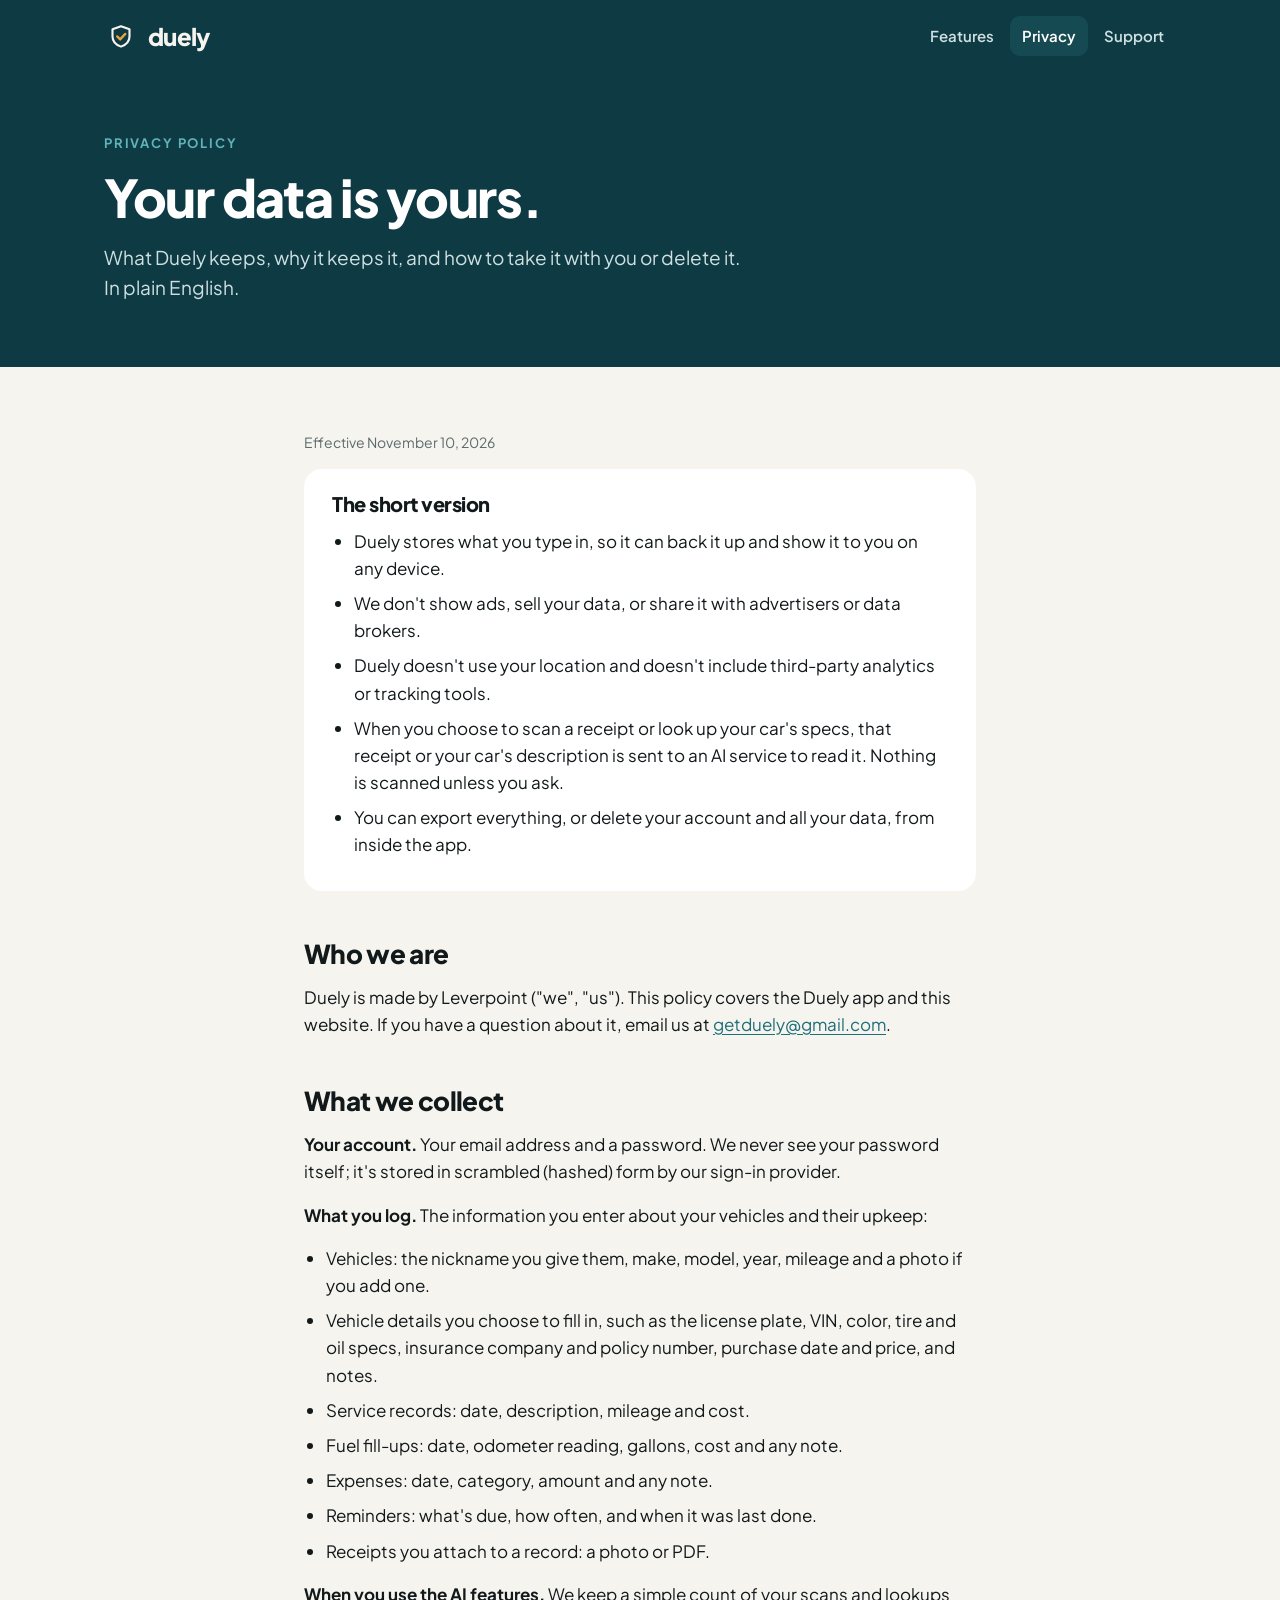
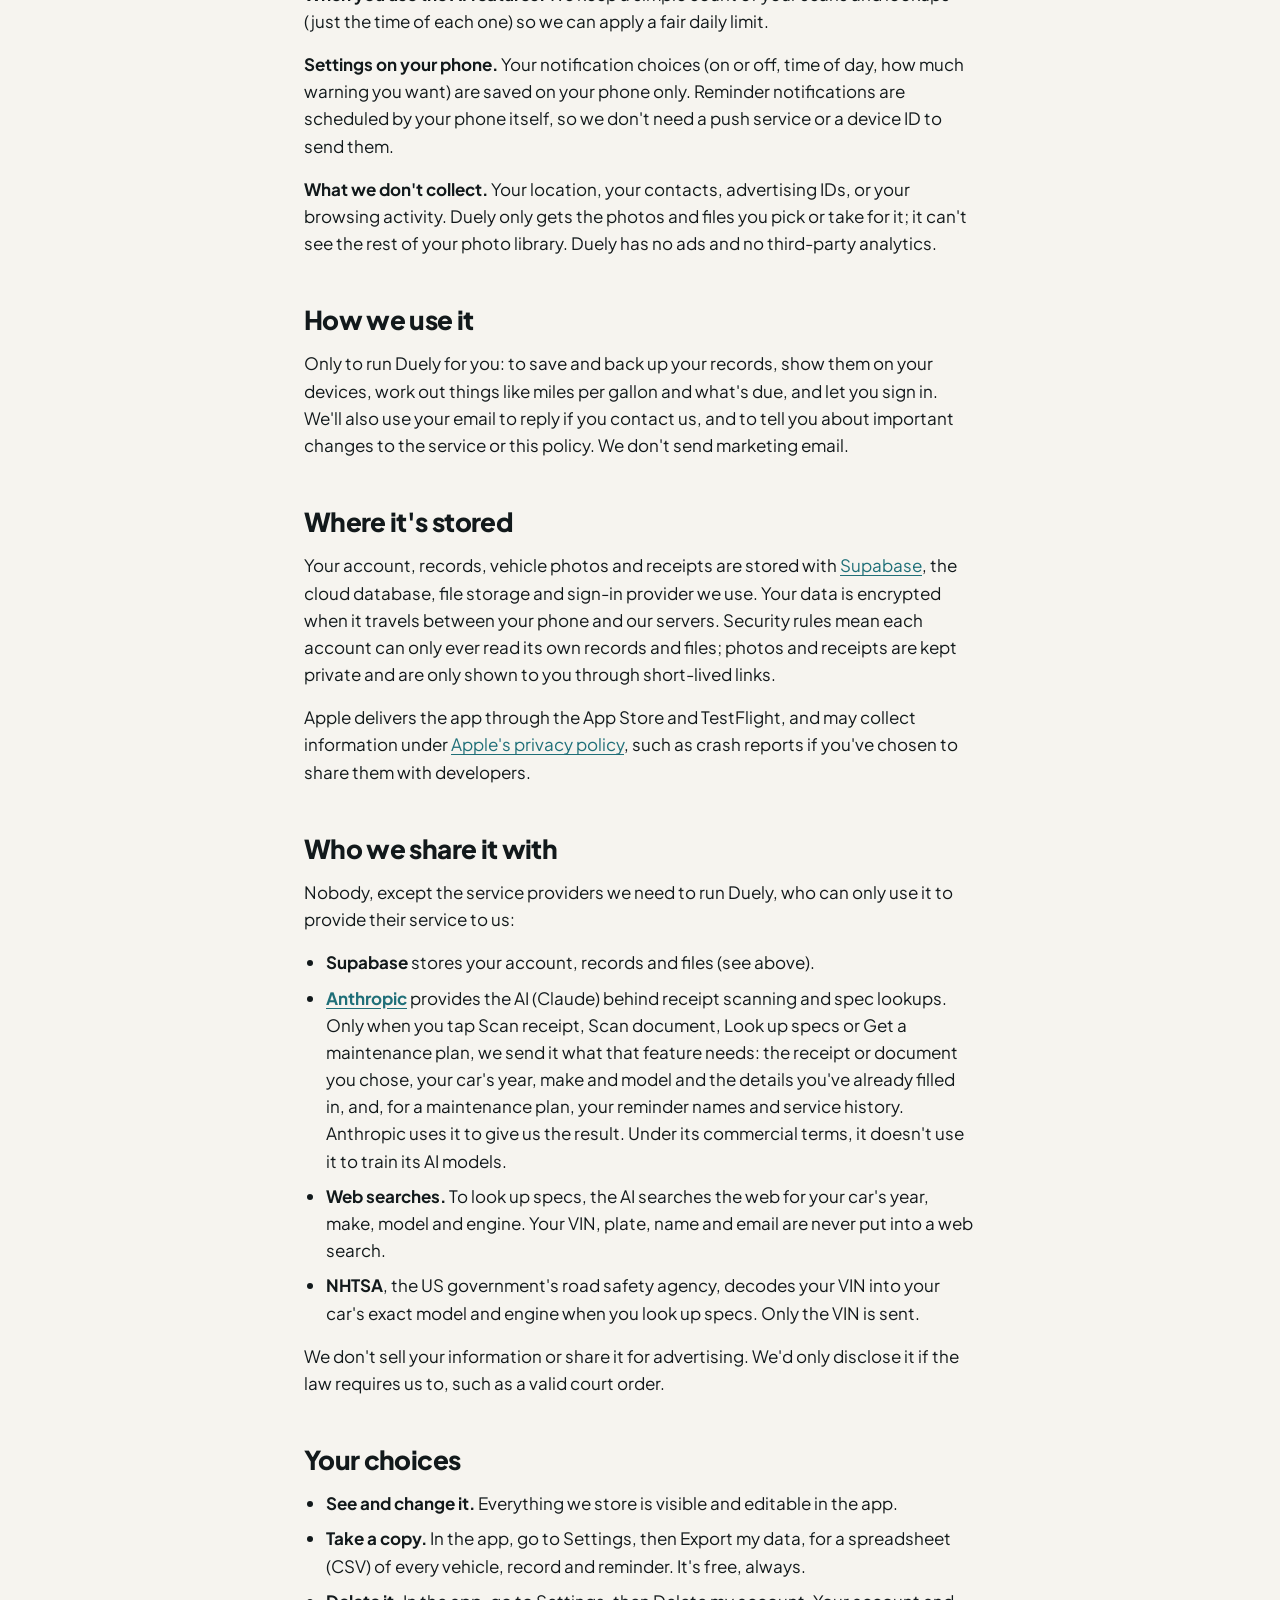
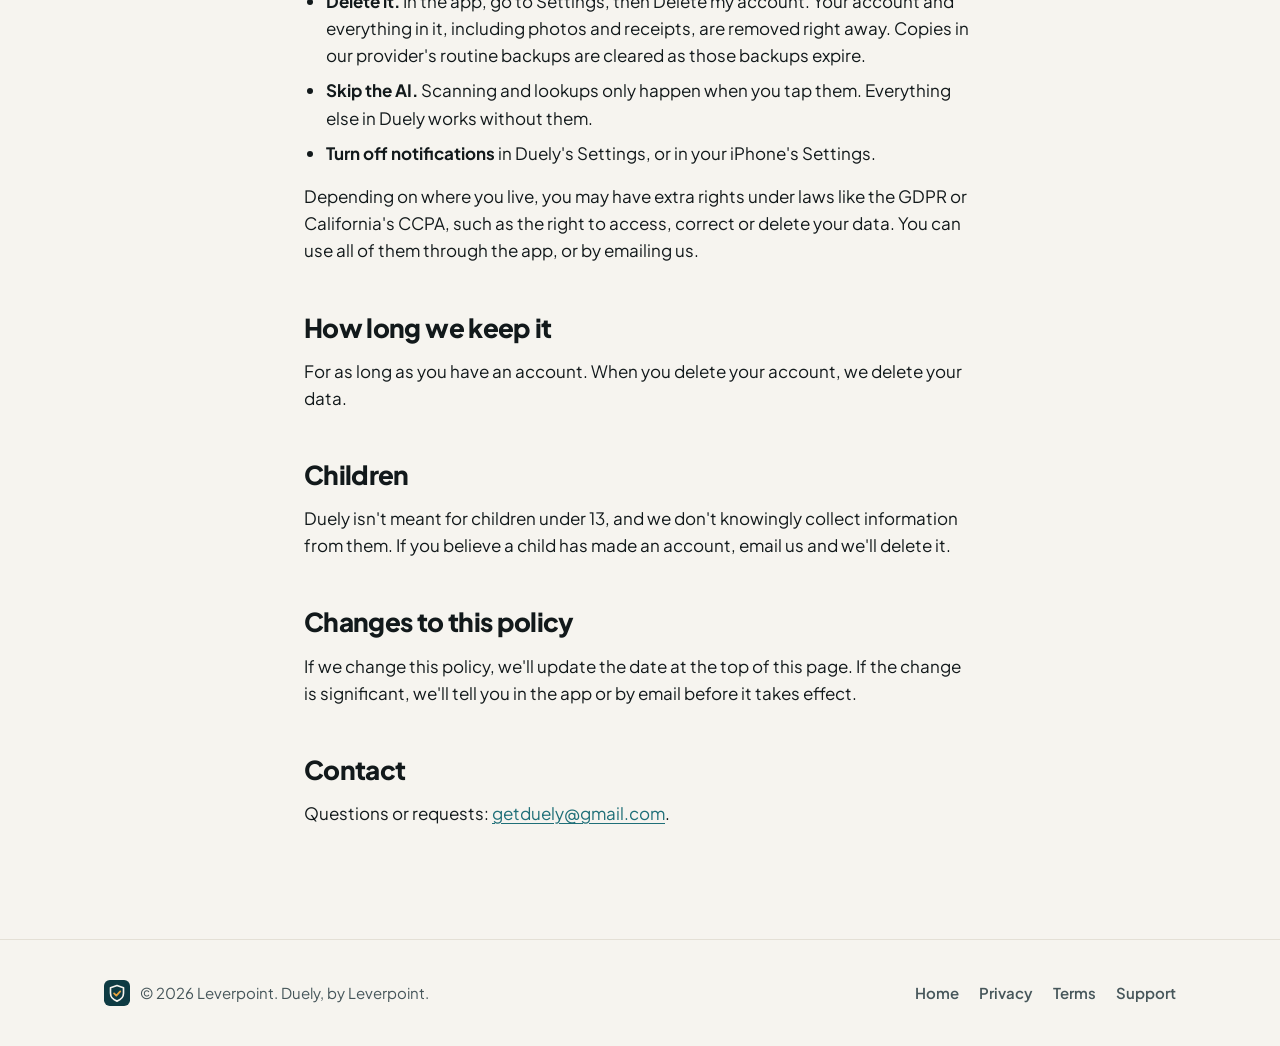
==== privacy.html @ d2e16ced "Duely website: home, privacy policy, terms, support Co-Authored-By: Claude Opus 5.5 <noreply@anthrop" ====
<!doctype html>
<html lang="en">
<head>
  <meta charset="utf-8">
  <meta name="viewport" content="width=device-width, initial-scale=1">
  <title>Duely Privacy Policy</title>
  <meta name="description" content="What Duely collects, why, and how to export or delete it. In plain English.">
  <meta name="theme-color" content="#0E3B43">
  <link rel="icon" href="shield.svg" type="image/svg+xml">
  <link rel="icon" href="favicon.png" type="image/png">
  <link rel="apple-touch-icon" href="apple-touch-icon.png">
  <link rel="preconnect" href="https://fonts.googleapis.com">
  <link rel="preconnect" href="https://fonts.gstatic.com" crossorigin>
  <link href="https://fonts.googleapis.com/css2?family=Plus+Jakarta+Sans:wght@400;500;600;700;800&display=swap" rel="stylesheet">
  <link rel="stylesheet" href="styles.css">
</head>
<body>
  <a class="skip" href="#main">Skip to content</a>

  <header class="site-header">
    <div class="wrap">
      <a class="brand" href="./" aria-label="Duely home">
        <img src="shield.svg" alt="" width="34" height="34">
        <span>duely</span>
      </a>
      <nav class="nav" aria-label="Main">
        <a class="hide-sm" href="./#features">Features</a>
        <a href="privacy.html" aria-current="page">Privacy</a>
        <a href="support.html">Support</a>
      </nav>
    </div>
  </header>

  <main id="main">
    <section class="page-hero">
      <div class="wrap">
        <span class="eyebrow">Privacy policy</span>
        <h1>Your data is yours.</h1>
        <p>What Duely keeps, why it keeps it, and how to take it with you or delete it. In plain English.</p>
      </div>
    </section>

    <div class="prose">
      <p class="updated">Effective November 10, 2026</p>

      <div class="summary">
        <h2>The short version</h2>
        <ul>
          <li>Duely stores what you type in, so it can back it up and show it to you on any device.</li>
          <li>We don't show ads, sell your data, or share it with advertisers or data brokers.</li>
          <li>Duely doesn't use your location and doesn't include third-party analytics or tracking tools.</li>
          <li>When you choose to scan a receipt or look up your car's specs, that receipt or your car's description is sent to an AI service to read it. Nothing is scanned unless you ask.</li>
          <li>You can export everything, or delete your account and all your data, from inside the app.</li>
        </ul>
      </div>

      <h2>Who we are</h2>
      <p>Duely is made by Leverpoint ("we", "us"). This policy covers the Duely app and this website. If you have a question about it, email us at <a href="mailto:getduely@gmail.com">getduely@gmail.com</a>.</p>

      <h2>What we collect</h2>
      <p><strong>Your account.</strong> Your email address and a password. We never see your password itself; it's stored in scrambled (hashed) form by our sign-in provider.</p>
      <p><strong>What you log.</strong> The information you enter about your vehicles and their upkeep:</p>
      <ul>
        <li>Vehicles: the nickname you give them, make, model, year, mileage and a photo if you add one.</li>
        <li>Vehicle details you choose to fill in, such as the license plate, VIN, color, tire and oil specs, insurance company and policy number, purchase date and price, and notes.</li>
        <li>Service records: date, description, mileage and cost.</li>
        <li>Fuel fill-ups: date, odometer reading, gallons, cost and any note.</li>
        <li>Expenses: date, category, amount and any note.</li>
        <li>Reminders: what's due, how often, and when it was last done.</li>
        <li>Receipts you attach to a record: a photo or PDF.</li>
      </ul>
      <p><strong>When you use the AI features.</strong> We keep a simple count of your scans and lookups (just the time of each one) so we can apply a fair daily limit.</p>
      <p><strong>Settings on your phone.</strong> Your notification choices (on or off, time of day, how much warning you want) are saved on your phone only. Reminder notifications are scheduled by your phone itself, so we don't need a push service or a device ID to send them.</p>
      <p><strong>What we don't collect.</strong> Your location, your contacts, advertising IDs, or your browsing activity. Duely only gets the photos and files you pick or take for it; it can't see the rest of your photo library. Duely has no ads and no third-party analytics.</p>

      <h2>How we use it</h2>
      <p>Only to run Duely for you: to save and back up your records, show them on your devices, work out things like miles per gallon and what's due, and let you sign in. We'll also use your email to reply if you contact us, and to tell you about important changes to the service or this policy. We don't send marketing email.</p>

      <h2>Where it's stored</h2>
      <p>Your account, records, vehicle photos and receipts are stored with <a href="https://supabase.com/privacy">Supabase</a>, the cloud database, file storage and sign-in provider we use. Your data is encrypted when it travels between your phone and our servers. Security rules mean each account can only ever read its own records and files; photos and receipts are kept private and are only shown to you through short-lived links.</p>
      <p>Apple delivers the app through the App Store and TestFlight, and may collect information under <a href="https://www.apple.com/legal/privacy/">Apple's privacy policy</a>, such as crash reports if you've chosen to share them with developers.</p>

      <h2>Who we share it with</h2>
      <p>Nobody, except the service providers we need to run Duely, who can only use it to provide their service to us:</p>
      <ul>
        <li><strong>Supabase</strong> stores your account, records and files (see above).</li>
        <li><strong><a href="https://www.anthropic.com/legal/privacy">Anthropic</a></strong> provides the AI (Claude) behind receipt scanning and spec lookups. Only when you tap Scan receipt, Scan document, Look up specs or Get a maintenance plan, we send it what that feature needs: the receipt or document you chose, your car's year, make and model and the details you've already filled in, and, for a maintenance plan, your reminder names and service history. Anthropic uses it to give us the result. Under its commercial terms, it doesn't use it to train its AI models.</li>
        <li><strong>Web searches.</strong> To look up specs, the AI searches the web for your car's year, make, model and engine. Your VIN, plate, name and email are never put into a web search.</li>
        <li><strong>NHTSA</strong>, the US government's road safety agency, decodes your VIN into your car's exact model and engine when you look up specs. Only the VIN is sent.</li>
      </ul>
      <p>We don't sell your information or share it for advertising. We'd only disclose it if the law requires us to, such as a valid court order.</p>

      <h2>Your choices</h2>
      <ul>
        <li><strong>See and change it.</strong> Everything we store is visible and editable in the app.</li>
        <li><strong>Take a copy.</strong> In the app, go to Settings, then Export my data, for a spreadsheet (CSV) of every vehicle, record and reminder. It's free, always.</li>
        <li><strong>Delete it.</strong> In the app, go to Settings, then Delete my account. Your account and everything in it, including photos and receipts, are removed right away. Copies in our provider's routine backups are cleared as those backups expire.</li>
        <li><strong>Skip the AI.</strong> Scanning and lookups only happen when you tap them. Everything else in Duely works without them.</li>
        <li><strong>Turn off notifications</strong> in Duely's Settings, or in your iPhone's Settings.</li>
      </ul>
      <p>Depending on where you live, you may have extra rights under laws like the GDPR or California's CCPA, such as the right to access, correct or delete your data. You can use all of them through the app, or by emailing us.</p>

      <h2>How long we keep it</h2>
      <p>For as long as you have an account. When you delete your account, we delete your data.</p>

      <h2>Children</h2>
      <p>Duely isn't meant for children under 13, and we don't knowingly collect information from them. If you believe a child has made an account, email us and we'll delete it.</p>

      <h2>Changes to this policy</h2>
      <p>If we change this policy, we'll update the date at the top of this page. If the change is significant, we'll tell you in the app or by email before it takes effect.</p>

      <h2>Contact</h2>
      <p>Questions or requests: <a href="mailto:getduely@gmail.com">getduely@gmail.com</a>.</p>
    </div>
  </main>

  <footer class="site-footer">
    <div class="wrap">
      <div class="by"><img src="shield.svg" alt="" width="26" height="26">© 2026 Leverpoint. Duely, by Leverpoint.</div>
      <nav aria-label="Footer">
        <a href="./">Home</a>
        <a href="privacy.html">Privacy</a>
        <a href="terms.html">Terms</a>
        <a href="support.html">Support</a>
      </nav>
    </div>
  </footer>
</body>
</html>
---- styles.css ----
/* Duely website. Colors and type follow the brand board (see the app's CLAUDE.md). */

:root {
  --harbor: #0E3B43;
  --harbor-2: #164A53;
  --lens-off: #2A6A72;
  --teal: #1F6F78;
  --teal-light: #5FB3B9;
  --amber: #E8A33D;
  --amber-text: #9A6413;
  --coral: #E0644A;
  --coral-text: #B4432C;
  --paper: #F6F4EF;
  --card: #FFFFFF;
  --ink: #12191B;
  --muted: #46565A;
  --label: #5B6B6E;
  --line: #E4E0D6;
  --radius: 18px;
  --wrap: 1120px;
  --font: "Plus Jakarta Sans", system-ui, -apple-system, "Segoe UI", sans-serif;
  color-scheme: light;
}

*,
*::before,
*::after { box-sizing: border-box; }

html { -webkit-text-size-adjust: 100%; scroll-behavior: smooth; }

body {
  margin: 0;
  background: var(--paper);
  color: var(--ink);
  font-family: var(--font);
  font-size: 17px;
  line-height: 1.6;
}

img, svg { display: block; max-width: 100%; }

a { color: var(--teal); text-underline-offset: 3px; }
a:hover { color: var(--harbor); }

:focus-visible { outline: 3px solid var(--amber); outline-offset: 3px; border-radius: 6px; }

.wrap { width: 100%; max-width: var(--wrap); margin: 0 auto; padding: 0 24px; }

h1, h2, h3 { line-height: 1.12; letter-spacing: -0.025em; font-weight: 800; margin: 0 0 16px; }
h1 { font-size: clamp(40px, 6vw, 64px); }
h2 { font-size: clamp(30px, 4vw, 42px); }
h3 { font-size: 20px; letter-spacing: -0.01em; }
p { margin: 0 0 16px; }

.eyebrow {
  display: inline-block;
  font-size: 13px;
  font-weight: 700;
  letter-spacing: 0.14em;
  text-transform: uppercase;
  color: var(--label);
  margin-bottom: 14px;
}

.skip {
  position: absolute; left: -999px; top: 8px;
  background: var(--amber); color: var(--ink); padding: 8px 14px; border-radius: 8px; z-index: 10;
}
.skip:focus { left: 8px; }

/* ---------- Header ---------- */

.site-header { background: var(--harbor); color: var(--paper); }
.site-header .wrap { display: flex; align-items: center; justify-content: space-between; gap: 16px; height: 72px; }

.brand { display: flex; align-items: center; gap: 10px; color: var(--paper); text-decoration: none; }
.brand img { width: 34px; height: 34px; }
.brand span { font-size: 24px; font-weight: 800; letter-spacing: -0.03em; }
.brand:hover { color: #fff; }

.nav { display: flex; gap: 4px; }
.nav a {
  color: #CFE0E1; text-decoration: none; font-weight: 600; font-size: 15px;
  padding: 8px 12px; border-radius: 10px;
}
.nav a:hover, .nav a[aria-current="page"] { color: #fff; background: var(--harbor-2); }

/* ---------- Hero ---------- */

.hero { background: var(--harbor); color: var(--paper); padding: 56px 0 96px; overflow: hidden; }
.hero .wrap { display: grid; grid-template-columns: 1.1fr 0.9fr; gap: 56px; align-items: center; }
.hero .eyebrow { color: var(--teal-light); }
.hero h1 { color: #fff; }
.hero h1 em { font-style: normal; color: var(--amber); }
.hero .lede { font-size: 20px; color: #CFE0E1; max-width: 34ch; margin-bottom: 32px; }

.odometer { display: flex; gap: 8px; margin-bottom: 28px; }
.odometer span {
  width: 52px; height: 64px; display: grid; place-items: center;
  border-radius: 12px; font-size: 34px; font-weight: 800;
  background: var(--paper); color: var(--harbor);
  box-shadow: inset 0 -10px 0 rgba(14, 59, 67, 0.08), inset 0 10px 0 rgba(255, 255, 255, 0.6);
  position: relative;
}
.odometer span::after {
  content: ""; position: absolute; left: 0; right: 0; top: 50%; height: 1px; background: rgba(14, 59, 67, 0.14);
}
.odometer span:last-child { background: var(--amber); color: var(--harbor); }

.cta-row { display: flex; flex-wrap: wrap; gap: 12px; align-items: center; }

.btn {
  display: inline-flex; align-items: center; gap: 10px;
  padding: 14px 22px; border-radius: 14px; font-weight: 700; font-size: 16px;
  text-decoration: none; border: 0; cursor: pointer;
}
.btn-primary { background: var(--amber); color: var(--harbor); }
.btn-primary:hover { background: #F0B455; color: var(--harbor); }
.btn-ghost { color: #fff; border: 1.5px solid var(--lens-off); }
.btn-ghost:hover { color: #fff; background: var(--harbor-2); }
.btn svg { width: 18px; height: 18px; }

.soon-note { font-size: 14px; color: #A9C4C6; margin-top: 16px; }

/* ---------- Phone mockup ---------- */

.phone {
  width: 300px; margin: 0 auto; padding: 12px; border-radius: 46px;
  background: #0A2C32; box-shadow: 0 40px 80px rgba(0, 0, 0, 0.35), 0 0 0 1.5px #24555C inset;
}
.screen { background: var(--paper); border-radius: 36px; overflow: hidden; color: var(--ink); }
.screen-top { background: var(--harbor); color: var(--paper); padding: 22px 20px 22px; }
.screen-brand { display: flex; align-items: center; gap: 7px; font-weight: 800; letter-spacing: -0.03em; font-size: 16px; margin-bottom: 18px; }
.screen-brand img { width: 20px; height: 20px; }
.screen-top small { display: block; color: #A9C4C6; font-size: 12px; font-weight: 600; }
.screen-top strong { display: block; font-size: 22px; line-height: 1.2; letter-spacing: -0.02em; margin-top: 2px; }
.screen-body { padding: 16px 14px 22px; }
.screen-label { font-size: 10px; font-weight: 700; letter-spacing: 0.14em; color: var(--label); margin: 0 6px 8px; }
.item {
  display: flex; align-items: center; gap: 12px; background: var(--card);
  border-radius: 14px; padding: 10px 12px; margin-bottom: 8px;
  box-shadow: 0 1px 2px rgba(18, 25, 27, 0.06);
}
.item b { display: block; font-size: 13.5px; line-height: 1.3; }
.item i { display: block; font-style: normal; font-size: 11.5px; color: var(--muted); line-height: 1.35; }
.item .overdue { color: var(--coral-text); font-weight: 700; }
.item .soon { color: var(--amber-text); font-weight: 700; }
.backup { display: flex; gap: 8px; align-items: center; font-size: 11.5px; color: var(--muted); margin: 14px 6px 0; }
.backup svg { width: 14px; height: 14px; flex: none; }

/* The stoplight. Top coral = overdue, middle amber = due soon, bottom teal = all good. */
.light {
  flex: none; width: 16px; padding: 3px; border-radius: 8px; background: var(--harbor);
  display: grid; gap: 3px;
}
.light span { width: 10px; height: 10px; border-radius: 50%; background: var(--lens-off); }
.light.is-overdue span:nth-child(1) { background: var(--coral); }
.light.is-soon span:nth-child(2) { background: var(--amber); }
.light.is-good span:nth-child(3) { background: var(--teal-light); }

.light.big { width: 44px; padding: 7px; border-radius: 22px; gap: 7px; }
.light.big span { width: 30px; height: 30px; }

/* ---------- Sections ---------- */

.section { padding: 96px 0; }
.section-head { max-width: 640px; margin-bottom: 48px; }
.section-head p { font-size: 19px; color: var(--muted); }

.grid-3 { display: grid; grid-template-columns: repeat(3, 1fr); gap: 20px; }
.card { background: var(--card); border-radius: var(--radius); padding: 28px; box-shadow: 0 1px 2px rgba(18, 25, 27, 0.05); }
.card p { color: var(--muted); margin: 0; }
.card .icon {
  width: 44px; height: 44px; border-radius: 12px; background: #E6F0F1; color: var(--teal);
  display: grid; place-items: center; margin-bottom: 18px;
}
.card .icon svg { width: 22px; height: 22px; }

/* Stoplight explainer */
.status { background: var(--card); }
.status .wrap { display: grid; grid-template-columns: 0.9fr 1.1fr; gap: 56px; align-items: center; }
.status-list { list-style: none; margin: 0; padding: 0; display: grid; gap: 14px; }
.status-list li {
  display: flex; gap: 18px; align-items: center; padding: 18px 20px;
  border: 1px solid var(--line); border-radius: var(--radius); background: var(--paper);
}
.status-list b { display: block; font-size: 18px; }
.status-list span.say { color: var(--muted); }

/* Promises */
.promises { background: var(--harbor); color: var(--paper); }
.promises .eyebrow { color: var(--teal-light); }
.promises h2 { color: #fff; }
.promises .section-head p { color: #CFE0E1; }
.promise-list { list-style: none; margin: 0; padding: 0; display: grid; grid-template-columns: repeat(2, 1fr); gap: 20px; }
.promise-list li { background: var(--harbor-2); border-radius: var(--radius); padding: 26px 28px; }
.promise-list b { display: flex; gap: 10px; align-items: center; font-size: 19px; color: #fff; margin-bottom: 6px; }
.promise-list b svg { width: 20px; height: 20px; flex: none; color: var(--amber); }
.promise-list p { color: #CFE0E1; margin: 0; }

/* Final call to action */
.closer { text-align: center; }
.closer img { width: 72px; height: 72px; margin: 0 auto 24px; }
.closer p { color: var(--muted); font-size: 19px; max-width: 520px; margin: 0 auto 28px; }
.closer .btn-ghost { color: var(--harbor); border-color: #C9D6D7; }
.closer .btn-ghost:hover { background: #fff; color: var(--harbor); }
.closer .cta-row { justify-content: center; }

/* ---------- Text pages (privacy, support) ---------- */

.page-hero { background: var(--harbor); color: var(--paper); padding: 56px 0 64px; }
.page-hero h1 { color: #fff; font-size: clamp(36px, 5vw, 52px); }
.page-hero p { color: #CFE0E1; font-size: 19px; max-width: 46ch; margin: 0; }
.page-hero .eyebrow { color: var(--teal-light); }

.prose { max-width: 720px; padding: 64px 24px 96px; margin: 0 auto; }
.prose h2 { font-size: 26px; margin-top: 48px; }
.prose h2:first-child { margin-top: 0; }
.prose ul { padding-left: 22px; margin: 0 0 16px; }
.prose li { margin-bottom: 8px; }
.prose .summary { background: var(--card); border-radius: var(--radius); padding: 24px 28px; margin-bottom: 48px; }
.prose .summary h2 { font-size: 20px; margin: 0 0 12px; }
.prose .summary ul { margin: 0; }
.updated { font-size: 14px; color: var(--label); }

.faq details { background: var(--card); border-radius: 14px; margin-bottom: 10px; }
.faq summary {
  cursor: pointer; list-style: none; padding: 18px 52px 18px 22px; font-weight: 700; font-size: 17px; position: relative;
}
.faq summary::-webkit-details-marker { display: none; }
.faq summary::after {
  content: "+"; position: absolute; right: 22px; top: 50%; transform: translateY(-50%);
  font-size: 24px; font-weight: 500; color: var(--teal);
}
.faq details[open] summary::after { content: "–"; }
.faq details > div { padding: 0 22px 20px; color: var(--muted); }
.faq details > div p:last-child { margin: 0; }

.contact-card {
  background: var(--harbor); color: var(--paper); border-radius: var(--radius);
  padding: 32px; margin-top: 48px;
}
.contact-card h2 { color: #fff; margin-top: 0; }
.contact-card p { color: #CFE0E1; }
.contact-card .btn { margin-top: 4px; }

/* ---------- Footer ---------- */

.site-footer { border-top: 1px solid var(--line); padding: 40px 0; font-size: 15px; color: var(--muted); }
.site-footer .wrap { display: flex; justify-content: space-between; align-items: center; flex-wrap: wrap; gap: 16px; }
.site-footer nav { display: flex; gap: 20px; flex-wrap: wrap; }
.site-footer a { color: var(--muted); text-decoration: none; font-weight: 600; }
.site-footer a:hover { color: var(--harbor); }
.site-footer .by { display: flex; align-items: center; gap: 10px; }
.site-footer .by img { width: 26px; height: 26px; }

/* ---------- Small screens ---------- */

@media (max-width: 900px) {
  .hero .wrap, .status .wrap { grid-template-columns: 1fr; gap: 48px; }
  .grid-3 { grid-template-columns: 1fr; }
  .promise-list { grid-template-columns: 1fr; }
}

@media (max-width: 560px) {
  body { font-size: 16px; }
  .wrap { padding: 0 16px; }
  .prose { padding: 48px 16px 72px; }
  .section { padding: 72px 0; }
  .hero { padding: 40px 0 72px; }
  .hero .lede { font-size: 18px; }
  .brand span { font-size: 21px; }
  .nav a { padding: 8px 8px; font-size: 14px; }
  .nav .hide-sm { display: none; }
  .phone { width: 280px; }
  .card, .promise-list li { padding: 24px; }
  .contact-card { padding: 24px; }
  .btn { width: 100%; justify-content: center; }
}

@media (prefers-reduced-motion: reduce) {
  html { scroll-behavior: auto; }
}
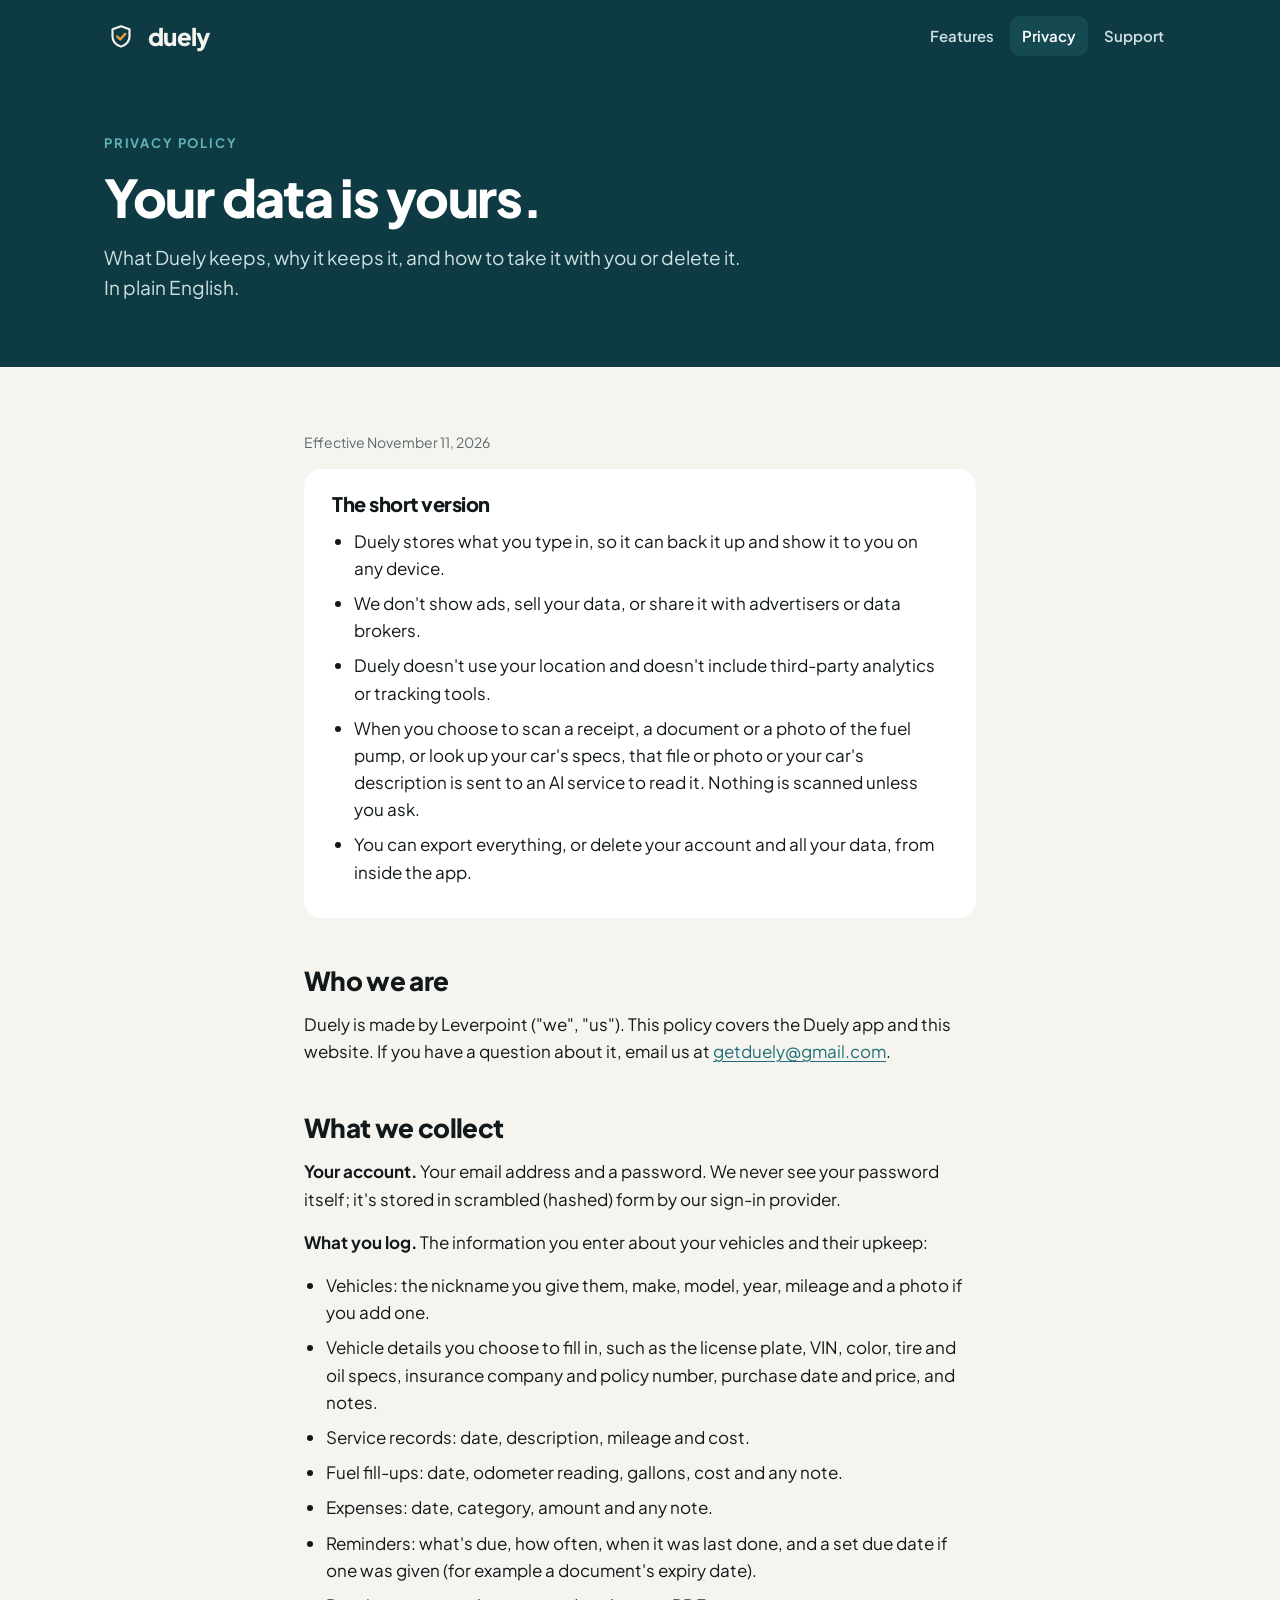
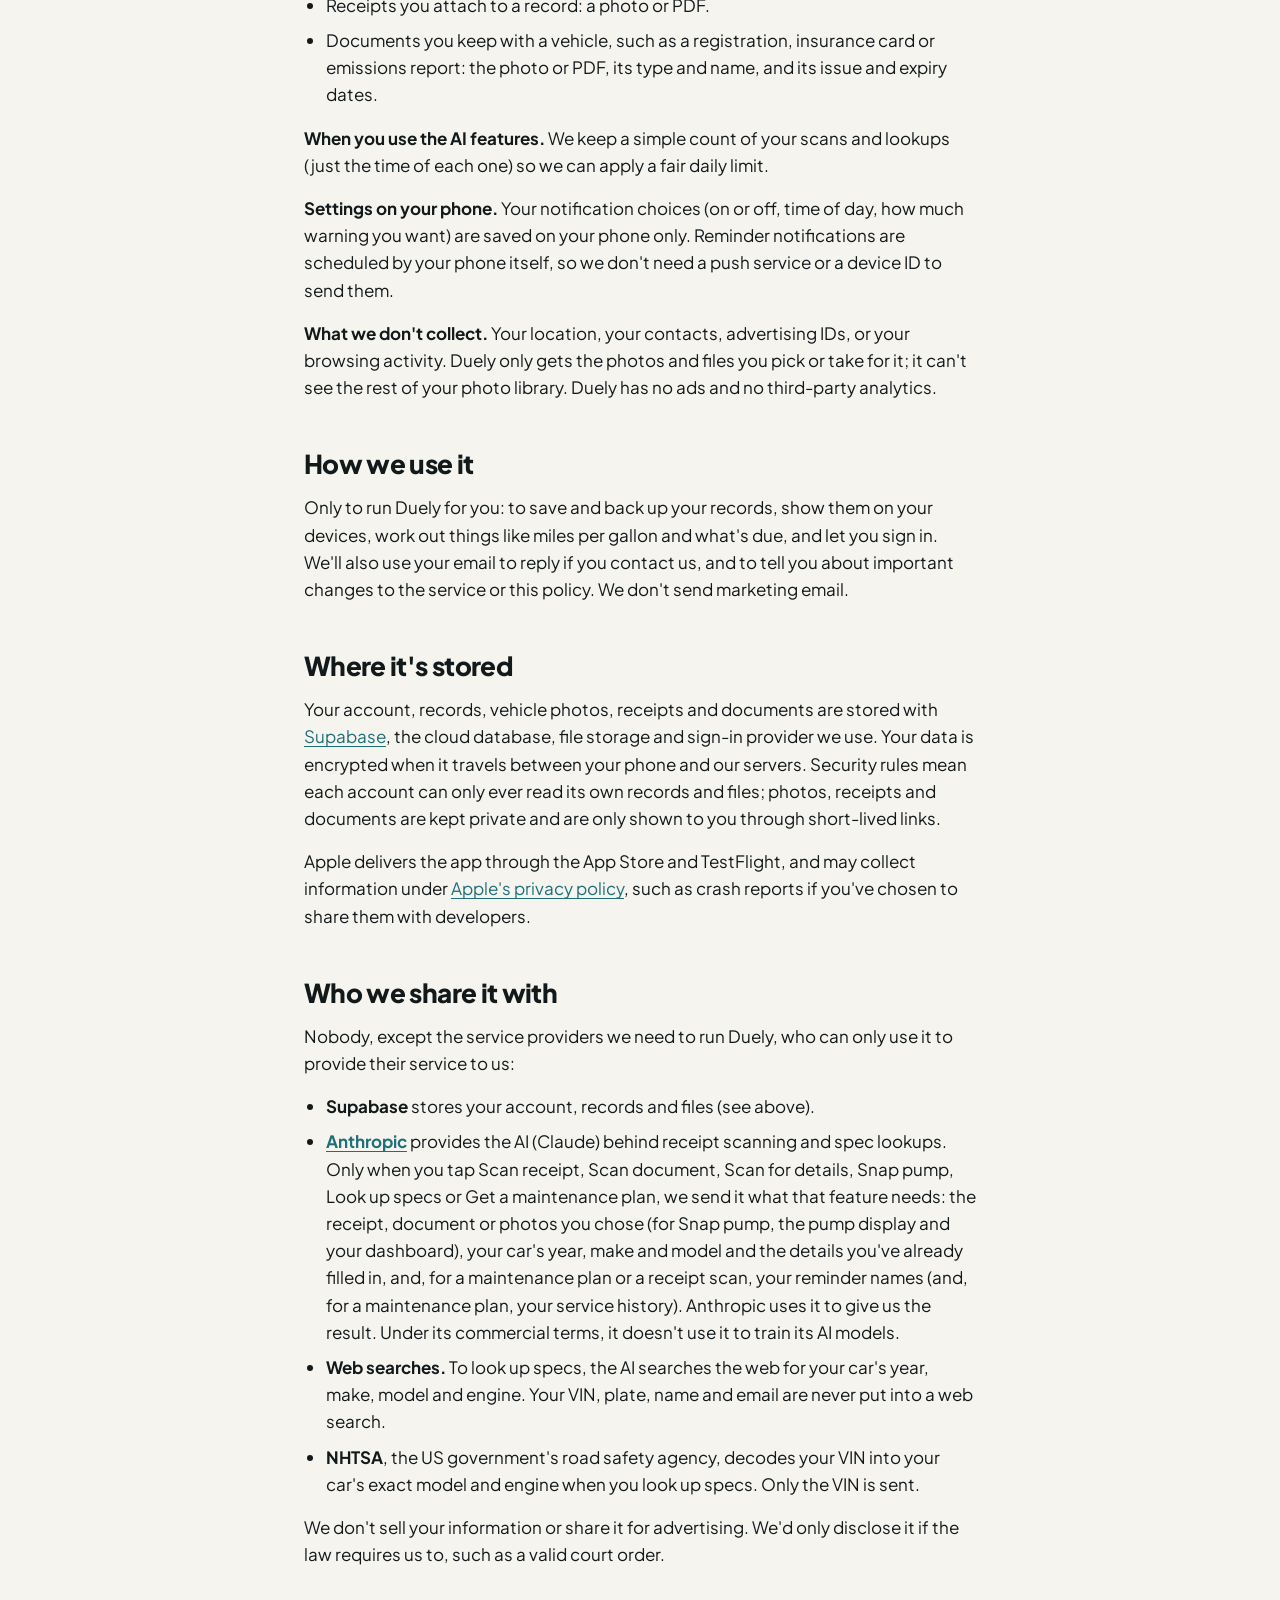
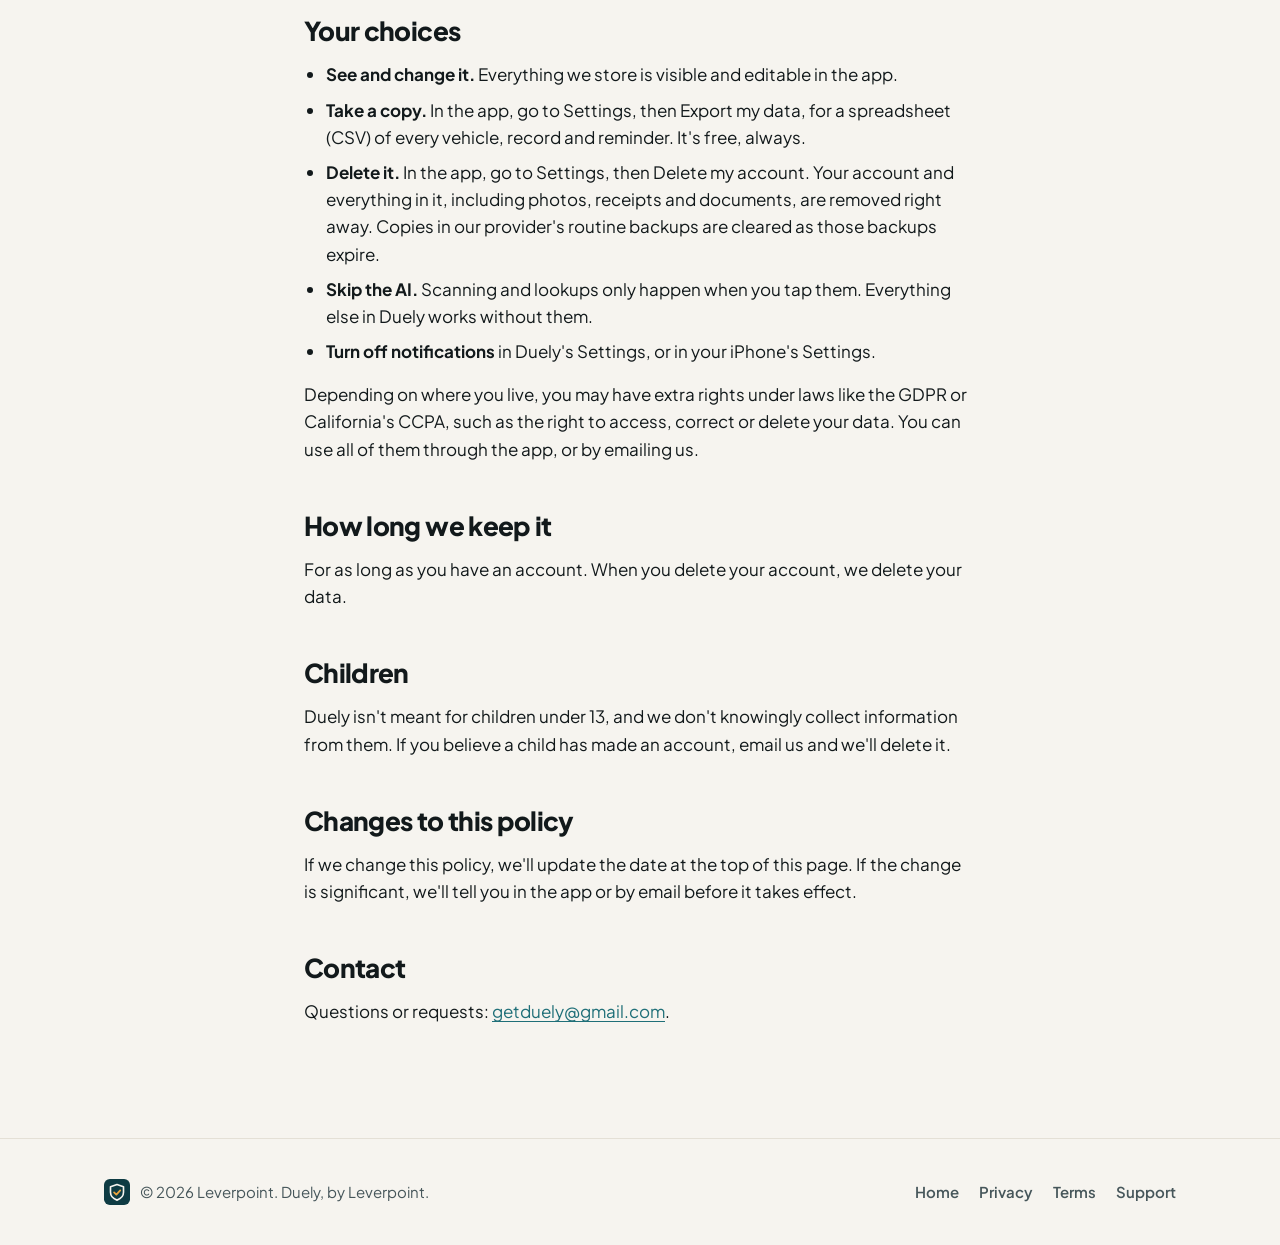
==== commit a7a4a0d6: "Privacy and help: documents, pump photos, shop recommendations Co-Authored-By: Claude Opus 5.5 <nore" ====
--- a/privacy.html
+++ b/privacy.html
@@ -41,7 +41,7 @@
     </section>
 
     <div class="prose">
-      <p class="updated">Effective November 10, 2026</p>
+      <p class="updated">Effective November 11, 2026</p>
 
       <div class="summary">
         <h2>The short version</h2>
@@ -49,7 +49,7 @@
           <li>Duely stores what you type in, so it can back it up and show it to you on any device.</li>
           <li>We don't show ads, sell your data, or share it with advertisers or data brokers.</li>
           <li>Duely doesn't use your location and doesn't include third-party analytics or tracking tools.</li>
-          <li>When you choose to scan a receipt or look up your car's specs, that receipt or your car's description is sent to an AI service to read it. Nothing is scanned unless you ask.</li>
+          <li>When you choose to scan a receipt, a document or a photo of the fuel pump, or look up your car's specs, that file or photo or your car's description is sent to an AI service to read it. Nothing is scanned unless you ask.</li>
           <li>You can export everything, or delete your account and all your data, from inside the app.</li>
         </ul>
       </div>
@@ -66,8 +66,9 @@
         <li>Service records: date, description, mileage and cost.</li>
         <li>Fuel fill-ups: date, odometer reading, gallons, cost and any note.</li>
         <li>Expenses: date, category, amount and any note.</li>
-        <li>Reminders: what's due, how often, and when it was last done.</li>
+        <li>Reminders: what's due, how often, when it was last done, and a set due date if one was given (for example a document's expiry date).</li>
         <li>Receipts you attach to a record: a photo or PDF.</li>
+        <li>Documents you keep with a vehicle, such as a registration, insurance card or emissions report: the photo or PDF, its type and name, and its issue and expiry dates.</li>
       </ul>
       <p><strong>When you use the AI features.</strong> We keep a simple count of your scans and lookups (just the time of each one) so we can apply a fair daily limit.</p>
       <p><strong>Settings on your phone.</strong> Your notification choices (on or off, time of day, how much warning you want) are saved on your phone only. Reminder notifications are scheduled by your phone itself, so we don't need a push service or a device ID to send them.</p>
@@ -77,14 +78,14 @@
       <p>Only to run Duely for you: to save and back up your records, show them on your devices, work out things like miles per gallon and what's due, and let you sign in. We'll also use your email to reply if you contact us, and to tell you about important changes to the service or this policy. We don't send marketing email.</p>
 
       <h2>Where it's stored</h2>
-      <p>Your account, records, vehicle photos and receipts are stored with <a href="https://supabase.com/privacy">Supabase</a>, the cloud database, file storage and sign-in provider we use. Your data is encrypted when it travels between your phone and our servers. Security rules mean each account can only ever read its own records and files; photos and receipts are kept private and are only shown to you through short-lived links.</p>
+      <p>Your account, records, vehicle photos, receipts and documents are stored with <a href="https://supabase.com/privacy">Supabase</a>, the cloud database, file storage and sign-in provider we use. Your data is encrypted when it travels between your phone and our servers. Security rules mean each account can only ever read its own records and files; photos, receipts and documents are kept private and are only shown to you through short-lived links.</p>
       <p>Apple delivers the app through the App Store and TestFlight, and may collect information under <a href="https://www.apple.com/legal/privacy/">Apple's privacy policy</a>, such as crash reports if you've chosen to share them with developers.</p>
 
       <h2>Who we share it with</h2>
       <p>Nobody, except the service providers we need to run Duely, who can only use it to provide their service to us:</p>
       <ul>
         <li><strong>Supabase</strong> stores your account, records and files (see above).</li>
-        <li><strong><a href="https://www.anthropic.com/legal/privacy">Anthropic</a></strong> provides the AI (Claude) behind receipt scanning and spec lookups. Only when you tap Scan receipt, Scan document, Look up specs or Get a maintenance plan, we send it what that feature needs: the receipt or document you chose, your car's year, make and model and the details you've already filled in, and, for a maintenance plan, your reminder names and service history. Anthropic uses it to give us the result. Under its commercial terms, it doesn't use it to train its AI models.</li>
+        <li><strong><a href="https://www.anthropic.com/legal/privacy">Anthropic</a></strong> provides the AI (Claude) behind receipt scanning and spec lookups. Only when you tap Scan receipt, Scan document, Scan for details, Snap pump, Look up specs or Get a maintenance plan, we send it what that feature needs: the receipt, document or photos you chose (for Snap pump, the pump display and your dashboard), your car's year, make and model and the details you've already filled in, and, for a maintenance plan or a receipt scan, your reminder names (and, for a maintenance plan, your service history). Anthropic uses it to give us the result. Under its commercial terms, it doesn't use it to train its AI models.</li>
         <li><strong>Web searches.</strong> To look up specs, the AI searches the web for your car's year, make, model and engine. Your VIN, plate, name and email are never put into a web search.</li>
         <li><strong>NHTSA</strong>, the US government's road safety agency, decodes your VIN into your car's exact model and engine when you look up specs. Only the VIN is sent.</li>
       </ul>
@@ -94,7 +95,7 @@
       <ul>
         <li><strong>See and change it.</strong> Everything we store is visible and editable in the app.</li>
         <li><strong>Take a copy.</strong> In the app, go to Settings, then Export my data, for a spreadsheet (CSV) of every vehicle, record and reminder. It's free, always.</li>
-        <li><strong>Delete it.</strong> In the app, go to Settings, then Delete my account. Your account and everything in it, including photos and receipts, are removed right away. Copies in our provider's routine backups are cleared as those backups expire.</li>
+        <li><strong>Delete it.</strong> In the app, go to Settings, then Delete my account. Your account and everything in it, including photos, receipts and documents, are removed right away. Copies in our provider's routine backups are cleared as those backups expire.</li>
         <li><strong>Skip the AI.</strong> Scanning and lookups only happen when you tap them. Everything else in Duely works without them.</li>
         <li><strong>Turn off notifications</strong> in Duely's Settings, or in your iPhone's Settings.</li>
       </ul>
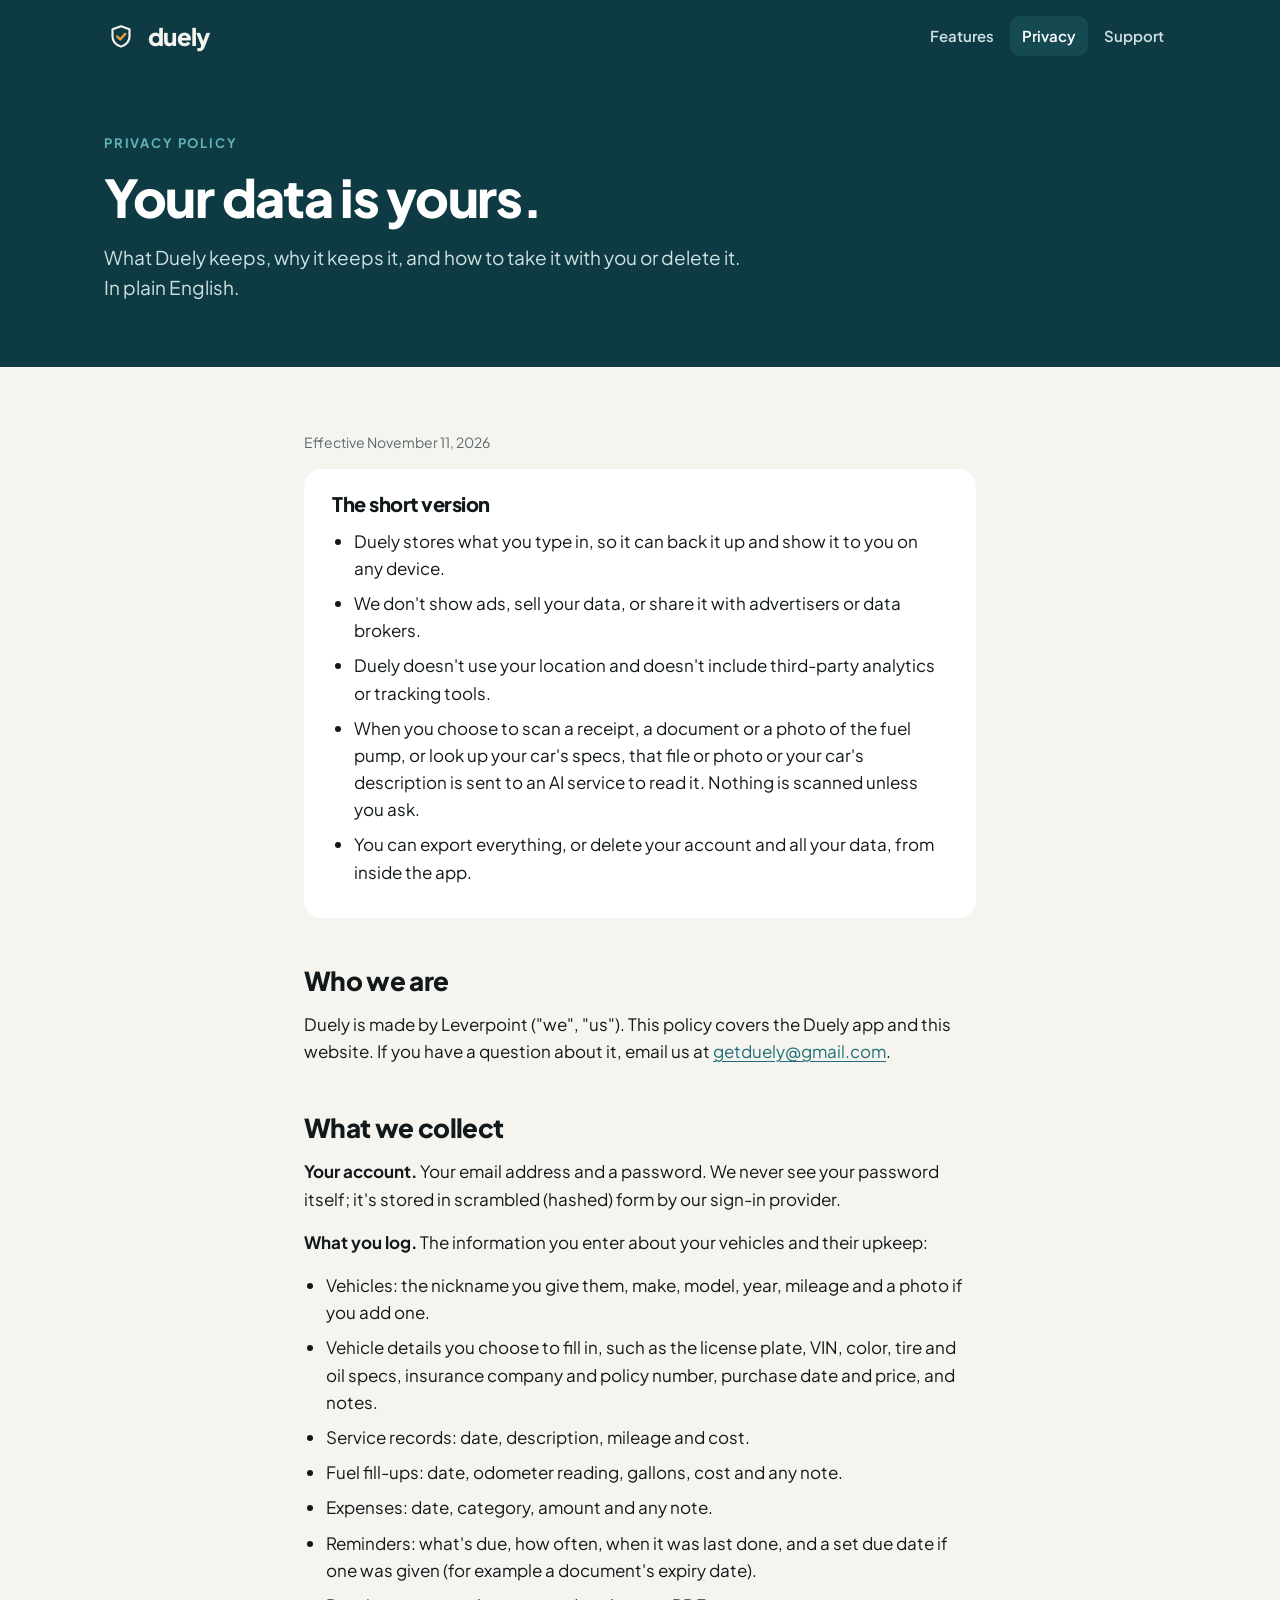
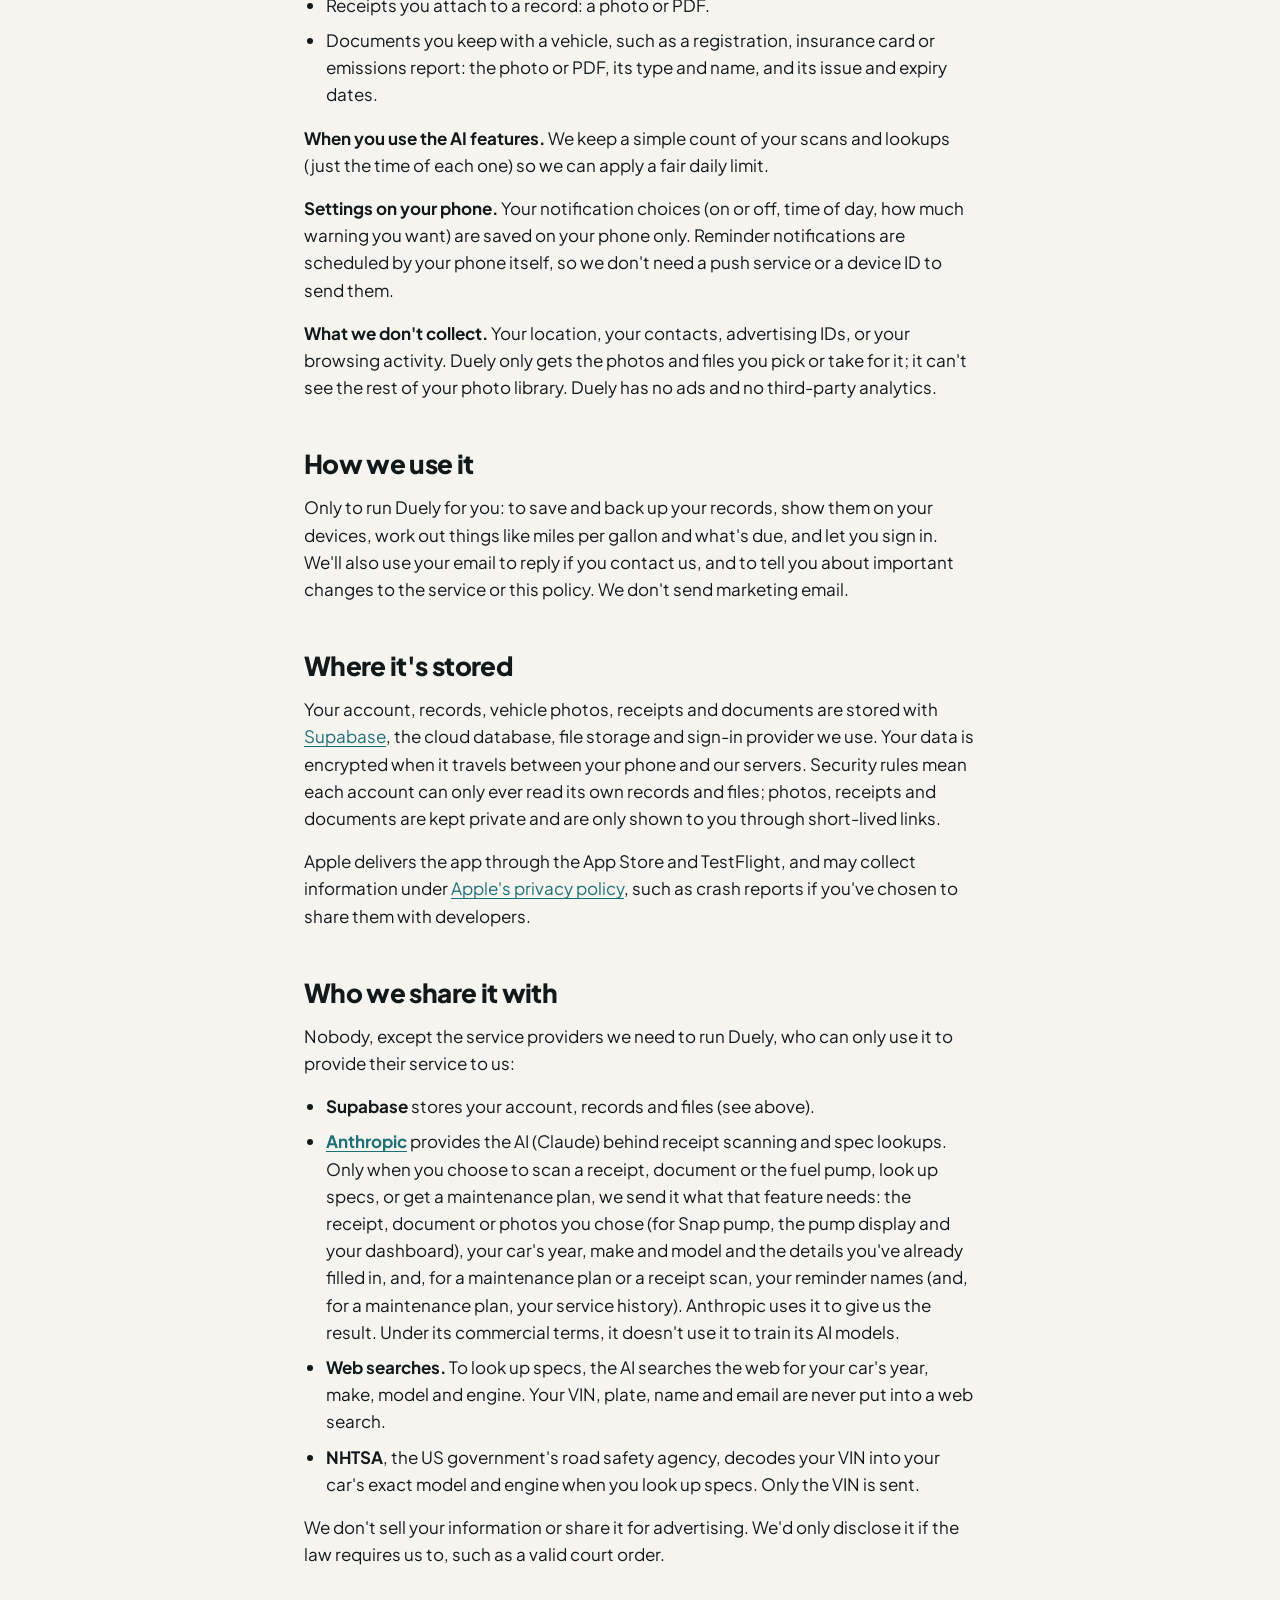
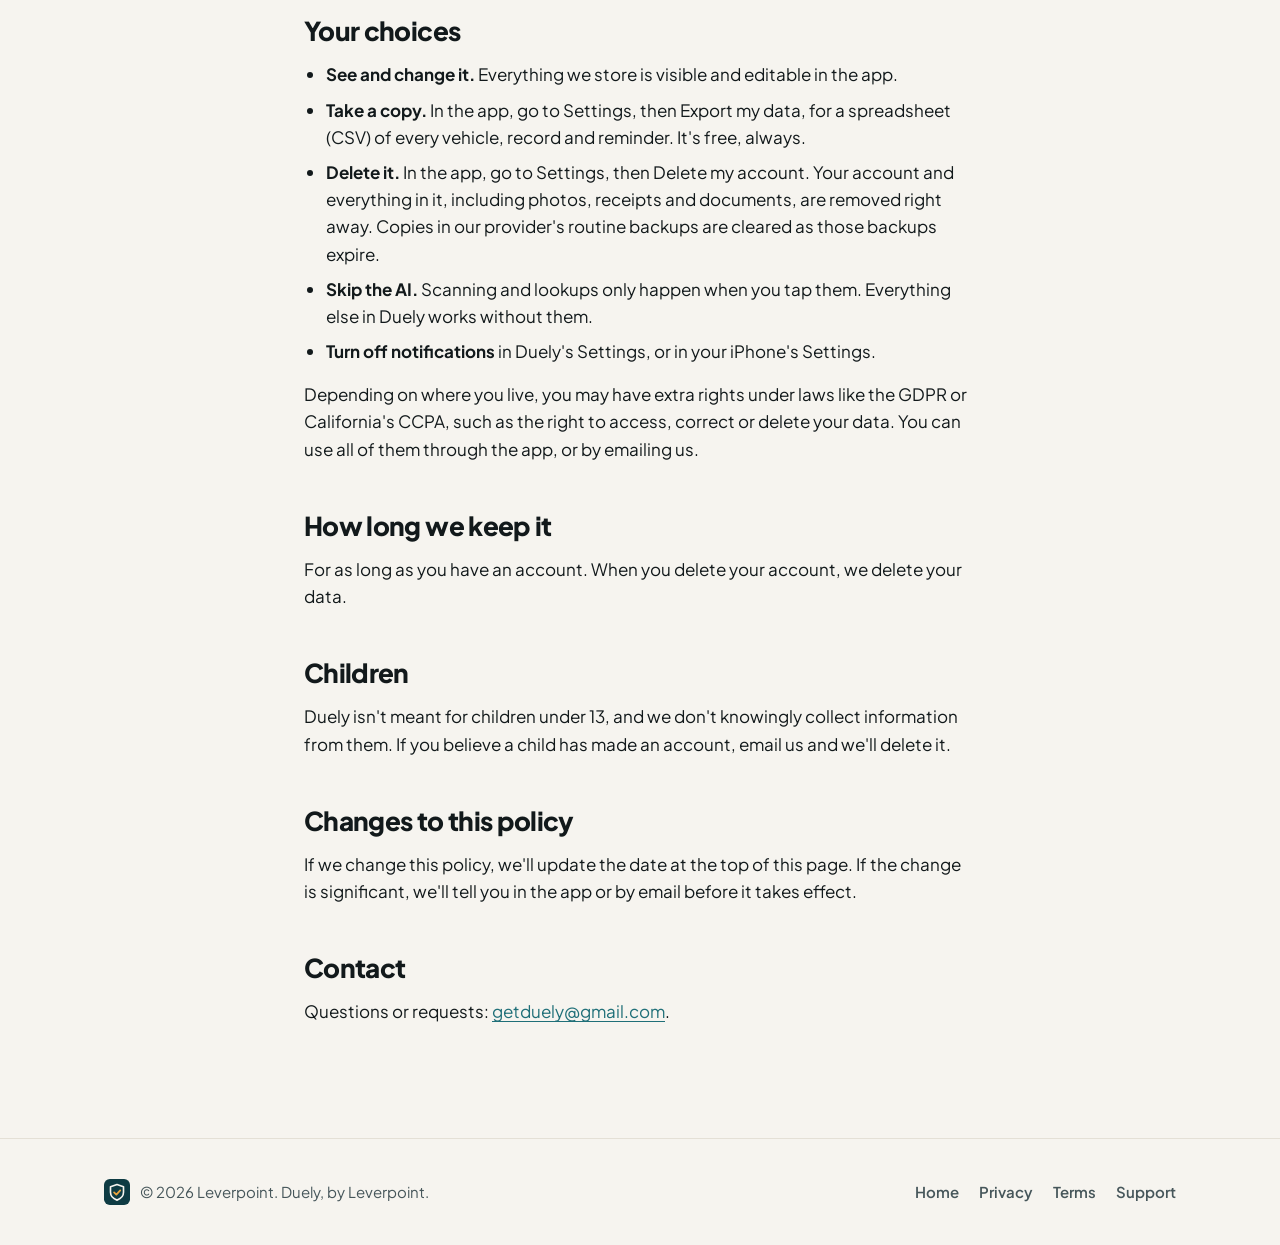
==== commit f5289d16: "Privacy: describe AI features without old button names Co-Authored-By: Claude Opus 5.5 <noreply@anth" ====
--- a/privacy.html
+++ b/privacy.html
@@ -85,7 +85,7 @@
       <p>Nobody, except the service providers we need to run Duely, who can only use it to provide their service to us:</p>
       <ul>
         <li><strong>Supabase</strong> stores your account, records and files (see above).</li>
-        <li><strong><a href="https://www.anthropic.com/legal/privacy">Anthropic</a></strong> provides the AI (Claude) behind receipt scanning and spec lookups. Only when you tap Scan receipt, Scan document, Scan for details, Snap pump, Look up specs or Get a maintenance plan, we send it what that feature needs: the receipt, document or photos you chose (for Snap pump, the pump display and your dashboard), your car's year, make and model and the details you've already filled in, and, for a maintenance plan or a receipt scan, your reminder names (and, for a maintenance plan, your service history). Anthropic uses it to give us the result. Under its commercial terms, it doesn't use it to train its AI models.</li>
+        <li><strong><a href="https://www.anthropic.com/legal/privacy">Anthropic</a></strong> provides the AI (Claude) behind receipt scanning and spec lookups. Only when you choose to scan a receipt, document or the fuel pump, look up specs, or get a maintenance plan, we send it what that feature needs: the receipt, document or photos you chose (for Snap pump, the pump display and your dashboard), your car's year, make and model and the details you've already filled in, and, for a maintenance plan or a receipt scan, your reminder names (and, for a maintenance plan, your service history). Anthropic uses it to give us the result. Under its commercial terms, it doesn't use it to train its AI models.</li>
         <li><strong>Web searches.</strong> To look up specs, the AI searches the web for your car's year, make, model and engine. Your VIN, plate, name and email are never put into a web search.</li>
         <li><strong>NHTSA</strong>, the US government's road safety agency, decodes your VIN into your car's exact model and engine when you look up specs. Only the VIN is sent.</li>
       </ul>
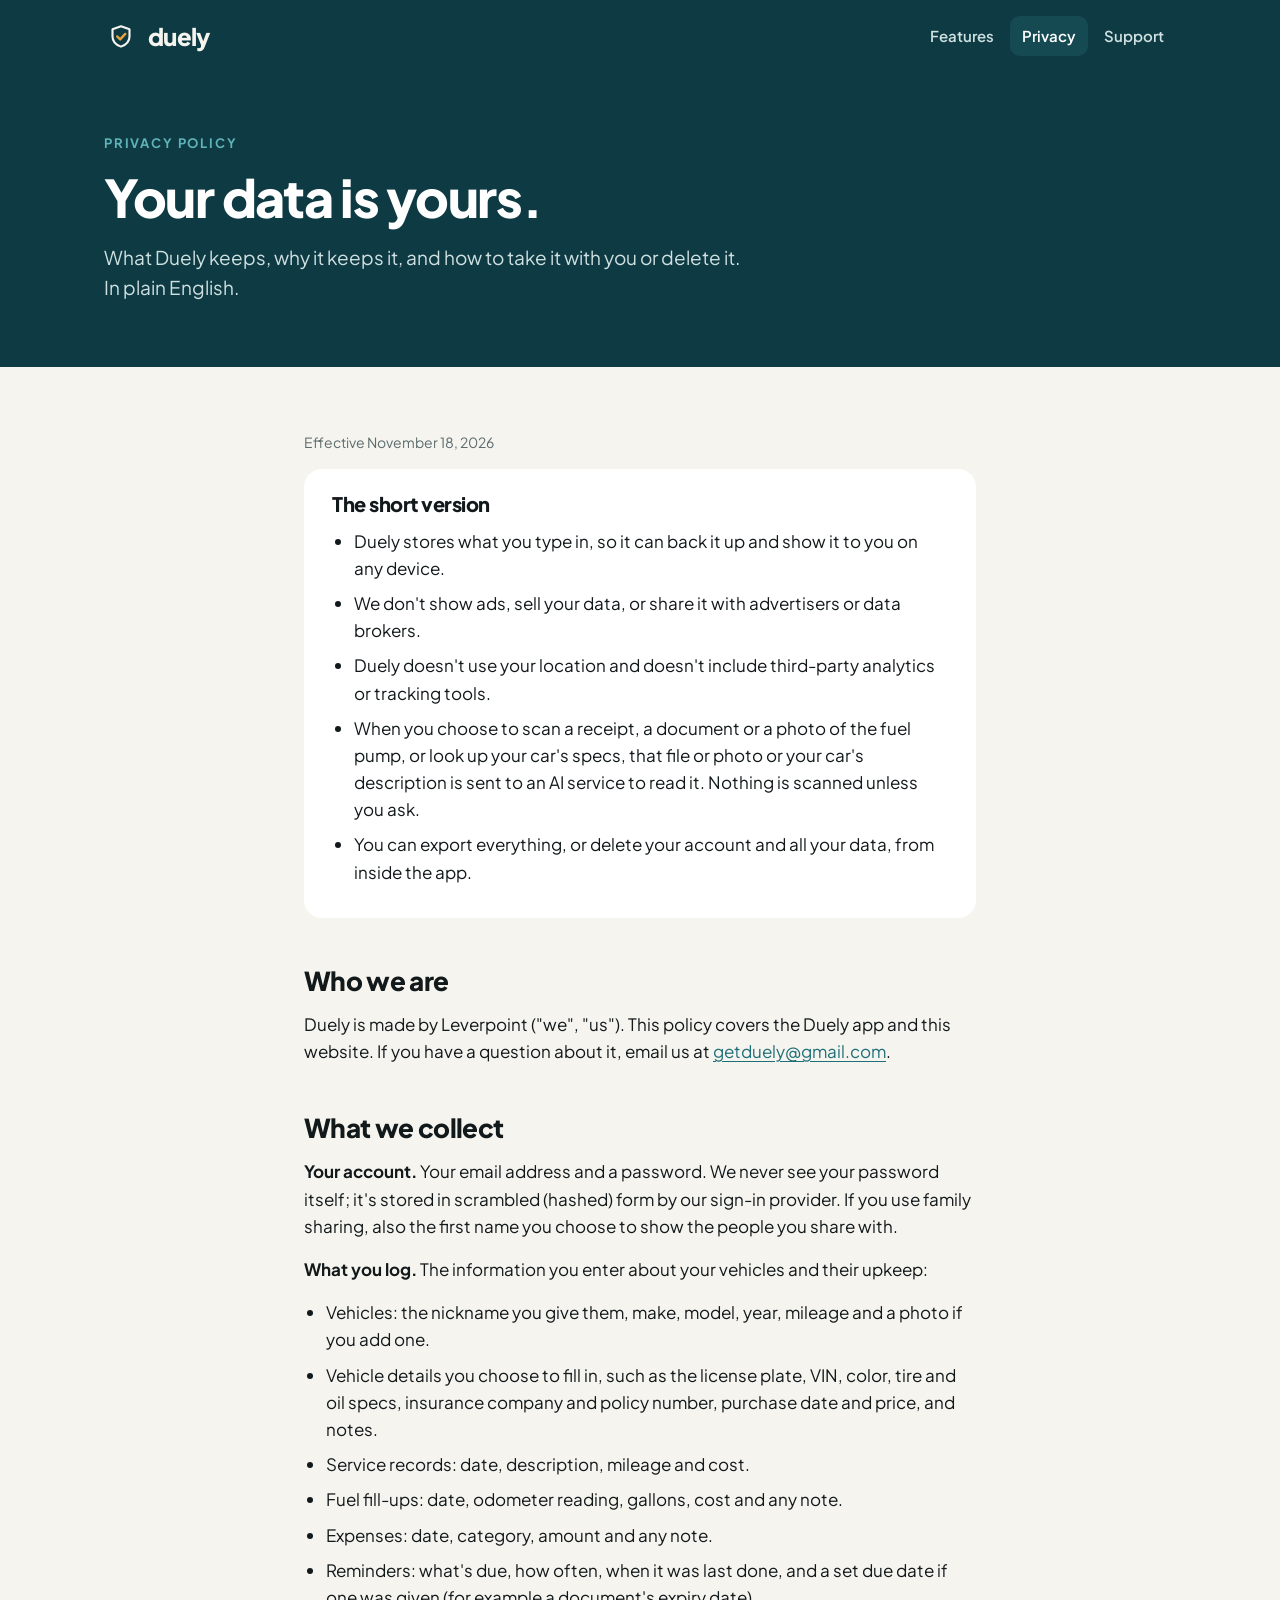
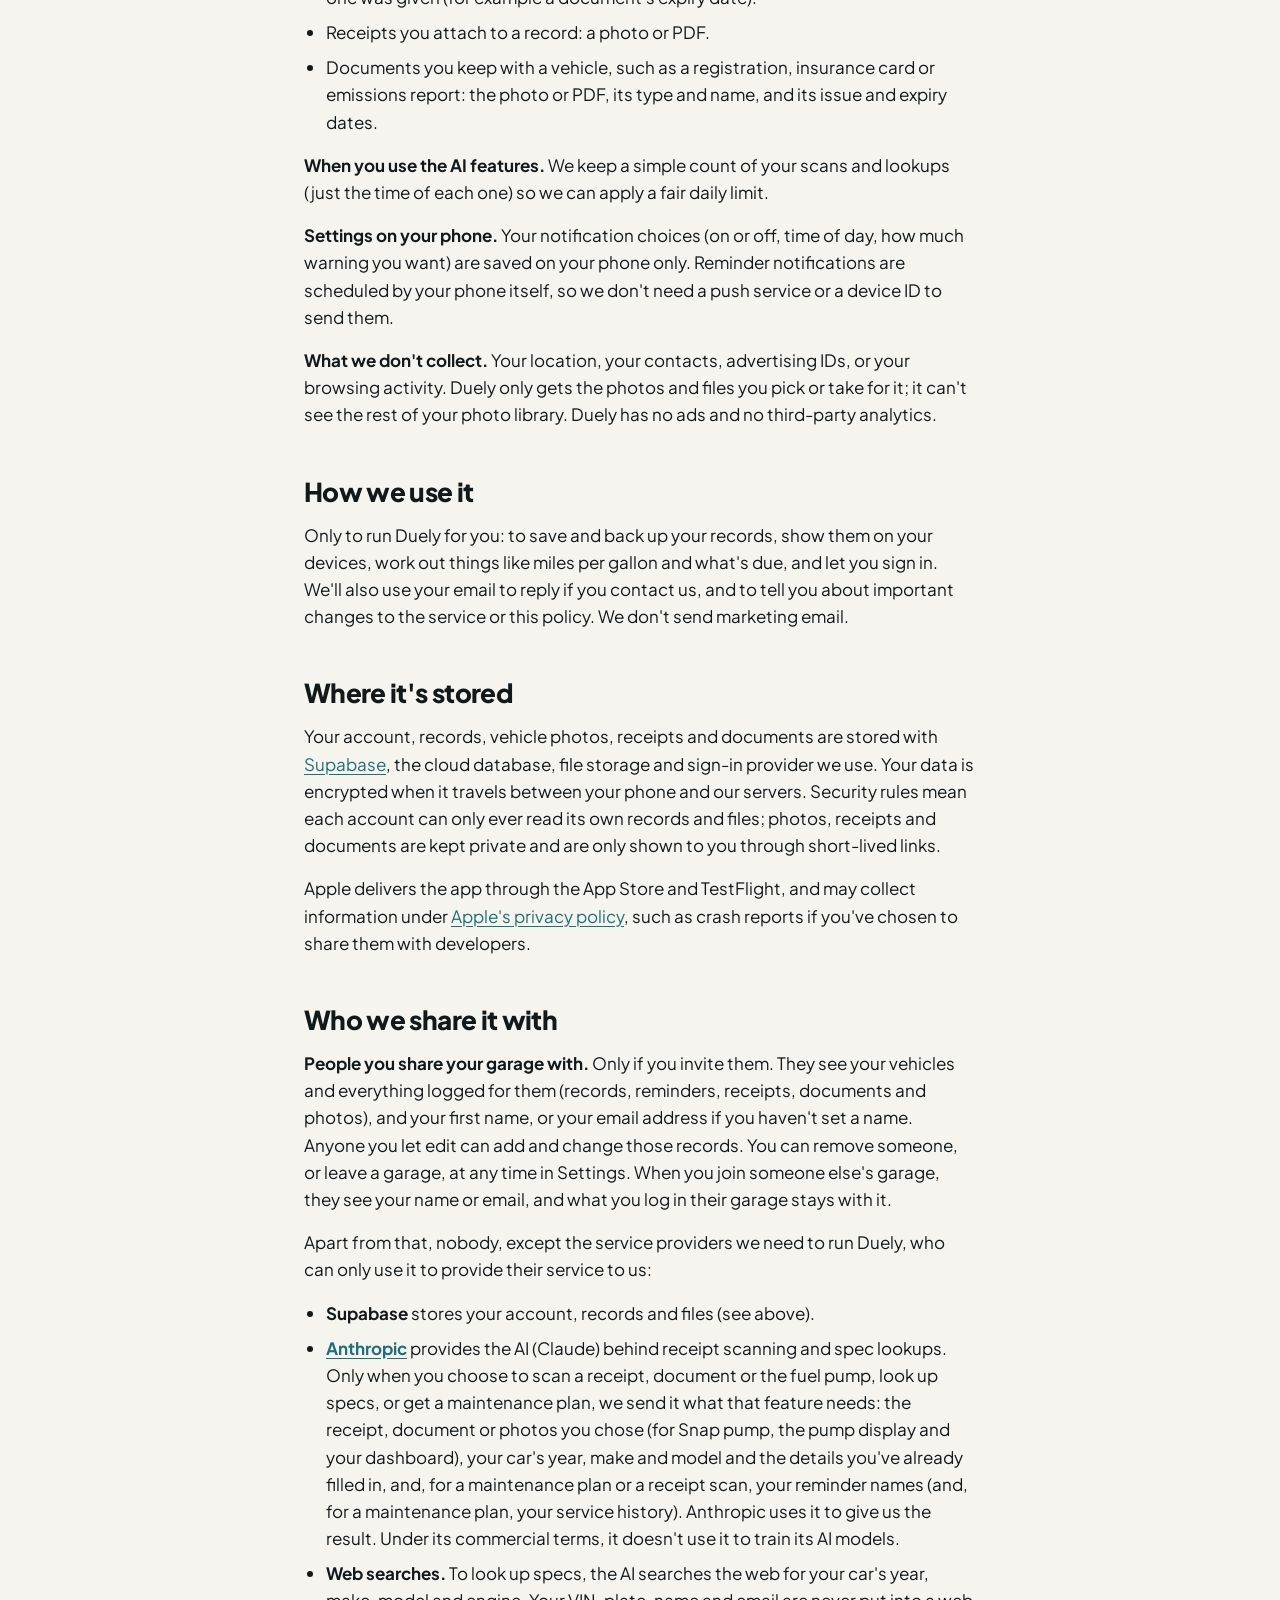
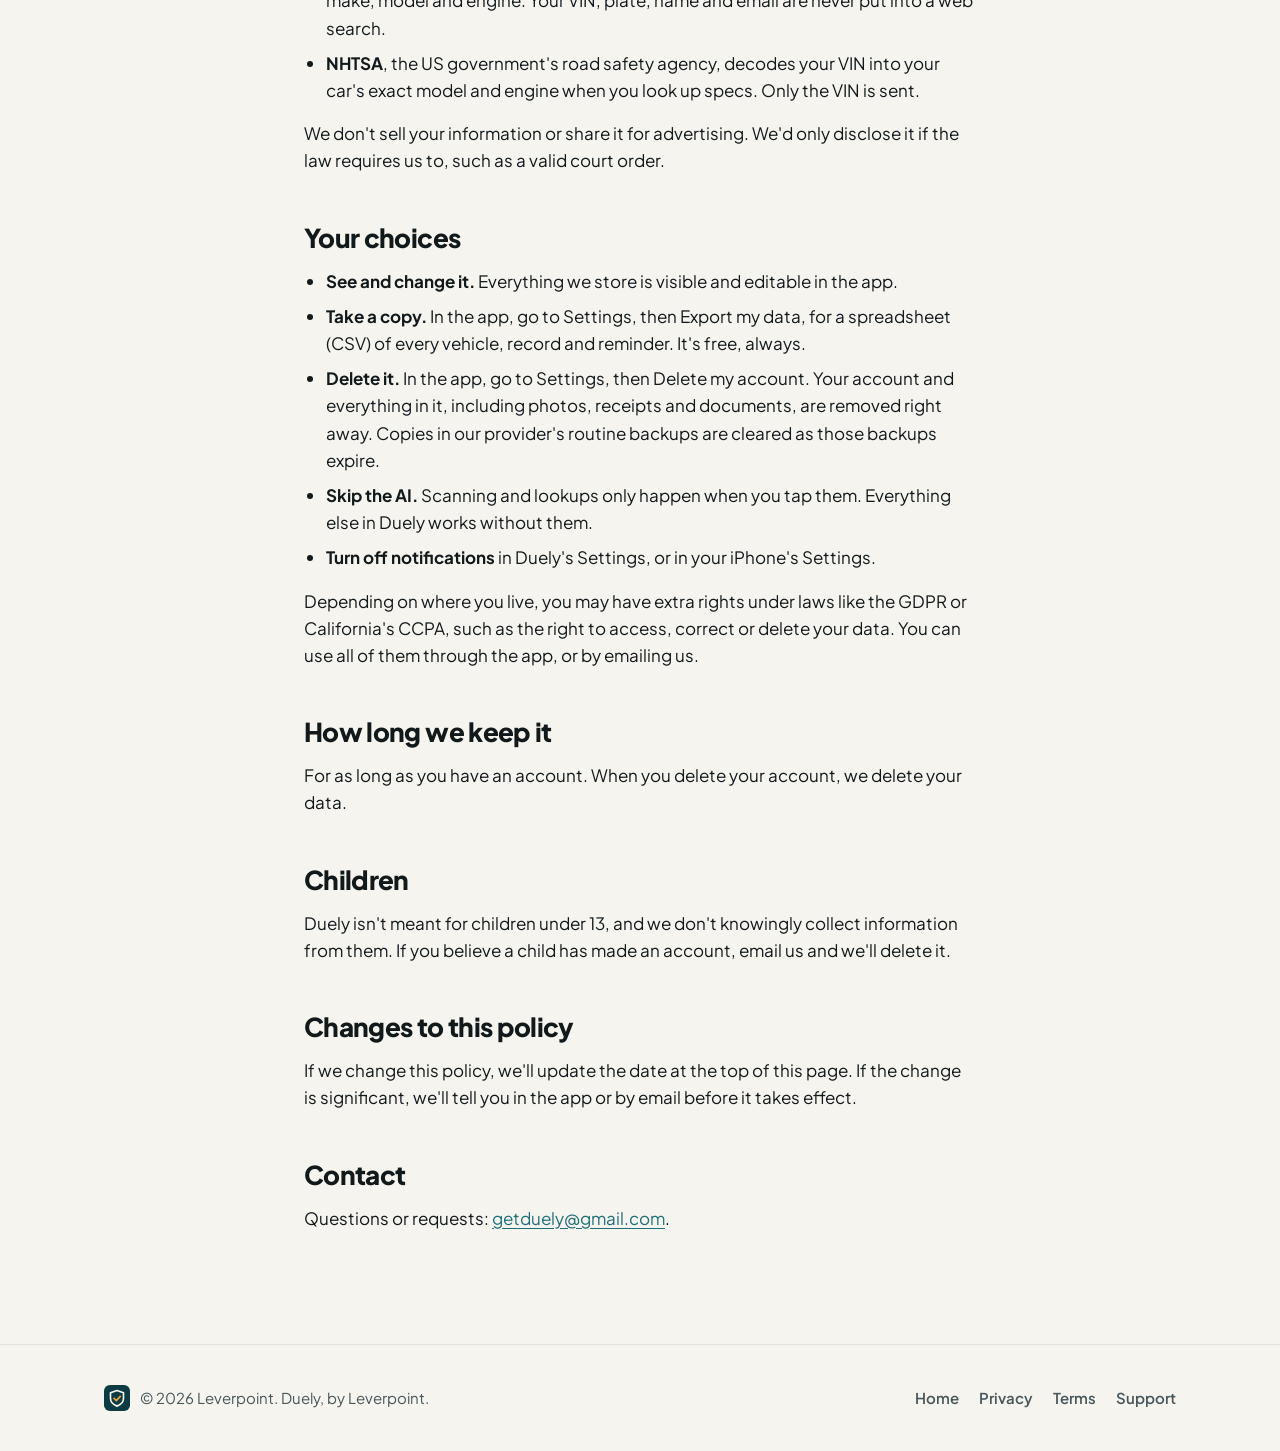
==== commit 89692357: "Family sharing: invite page, privacy policy section, help entry Co-Authored-By: Claude Opus 5.5 <nor" ====
--- a/privacy.html
+++ b/privacy.html
@@ -41,7 +41,7 @@
     </section>
 
     <div class="prose">
-      <p class="updated">Effective November 11, 2026</p>
+      <p class="updated">Effective November 18, 2026</p>
 
       <div class="summary">
         <h2>The short version</h2>
@@ -58,7 +58,7 @@
       <p>Duely is made by Leverpoint ("we", "us"). This policy covers the Duely app and this website. If you have a question about it, email us at <a href="mailto:getduely@gmail.com">getduely@gmail.com</a>.</p>
 
       <h2>What we collect</h2>
-      <p><strong>Your account.</strong> Your email address and a password. We never see your password itself; it's stored in scrambled (hashed) form by our sign-in provider.</p>
+      <p><strong>Your account.</strong> Your email address and a password. We never see your password itself; it's stored in scrambled (hashed) form by our sign-in provider. If you use family sharing, also the first name you choose to show the people you share with.</p>
       <p><strong>What you log.</strong> The information you enter about your vehicles and their upkeep:</p>
       <ul>
         <li>Vehicles: the nickname you give them, make, model, year, mileage and a photo if you add one.</li>
@@ -82,7 +82,8 @@
       <p>Apple delivers the app through the App Store and TestFlight, and may collect information under <a href="https://www.apple.com/legal/privacy/">Apple's privacy policy</a>, such as crash reports if you've chosen to share them with developers.</p>
 
       <h2>Who we share it with</h2>
-      <p>Nobody, except the service providers we need to run Duely, who can only use it to provide their service to us:</p>
+      <p><strong>People you share your garage with.</strong> Only if you invite them. They see your vehicles and everything logged for them (records, reminders, receipts, documents and photos), and your first name, or your email address if you haven't set a name. Anyone you let edit can add and change those records. You can remove someone, or leave a garage, at any time in Settings. When you join someone else's garage, they see your name or email, and what you log in their garage stays with it.</p>
+      <p>Apart from that, nobody, except the service providers we need to run Duely, who can only use it to provide their service to us:</p>
       <ul>
         <li><strong>Supabase</strong> stores your account, records and files (see above).</li>
         <li><strong><a href="https://www.anthropic.com/legal/privacy">Anthropic</a></strong> provides the AI (Claude) behind receipt scanning and spec lookups. Only when you choose to scan a receipt, document or the fuel pump, look up specs, or get a maintenance plan, we send it what that feature needs: the receipt, document or photos you chose (for Snap pump, the pump display and your dashboard), your car's year, make and model and the details you've already filled in, and, for a maintenance plan or a receipt scan, your reminder names (and, for a maintenance plan, your service history). Anthropic uses it to give us the result. Under its commercial terms, it doesn't use it to train its AI models.</li>
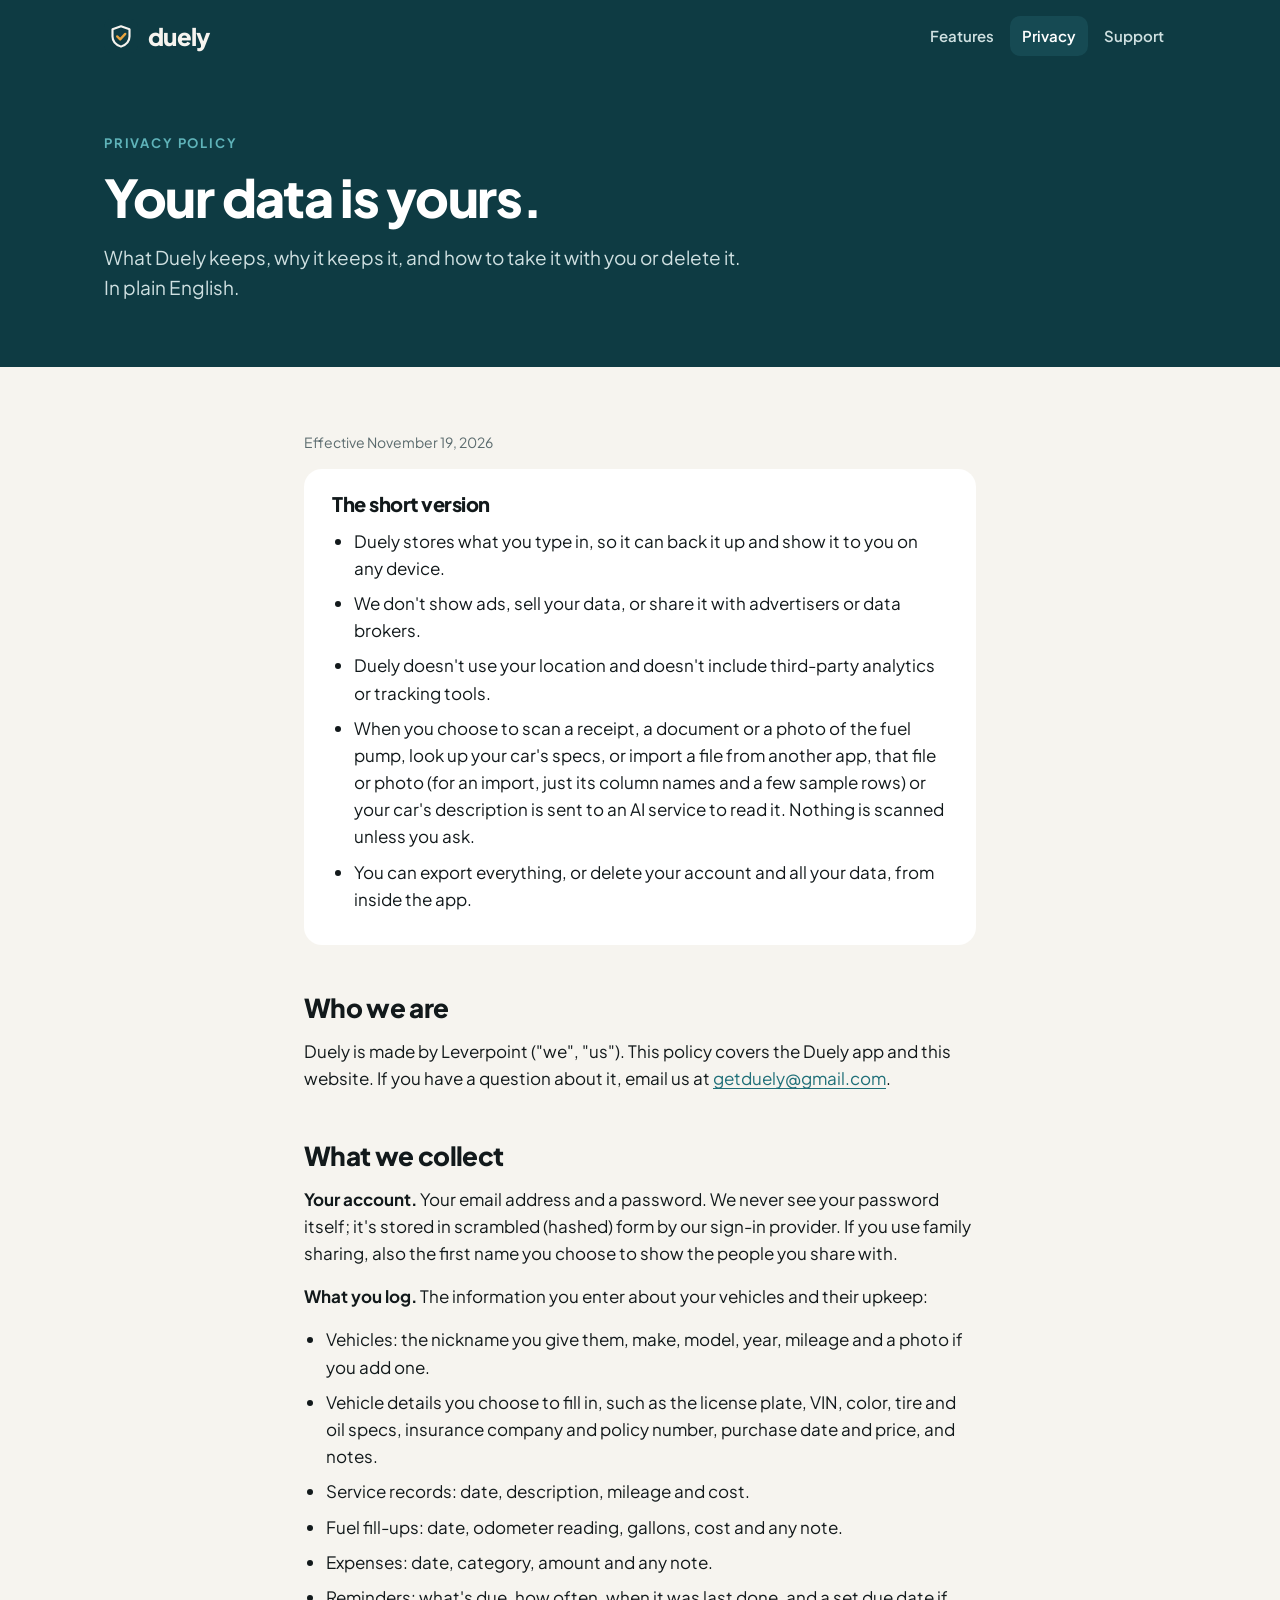
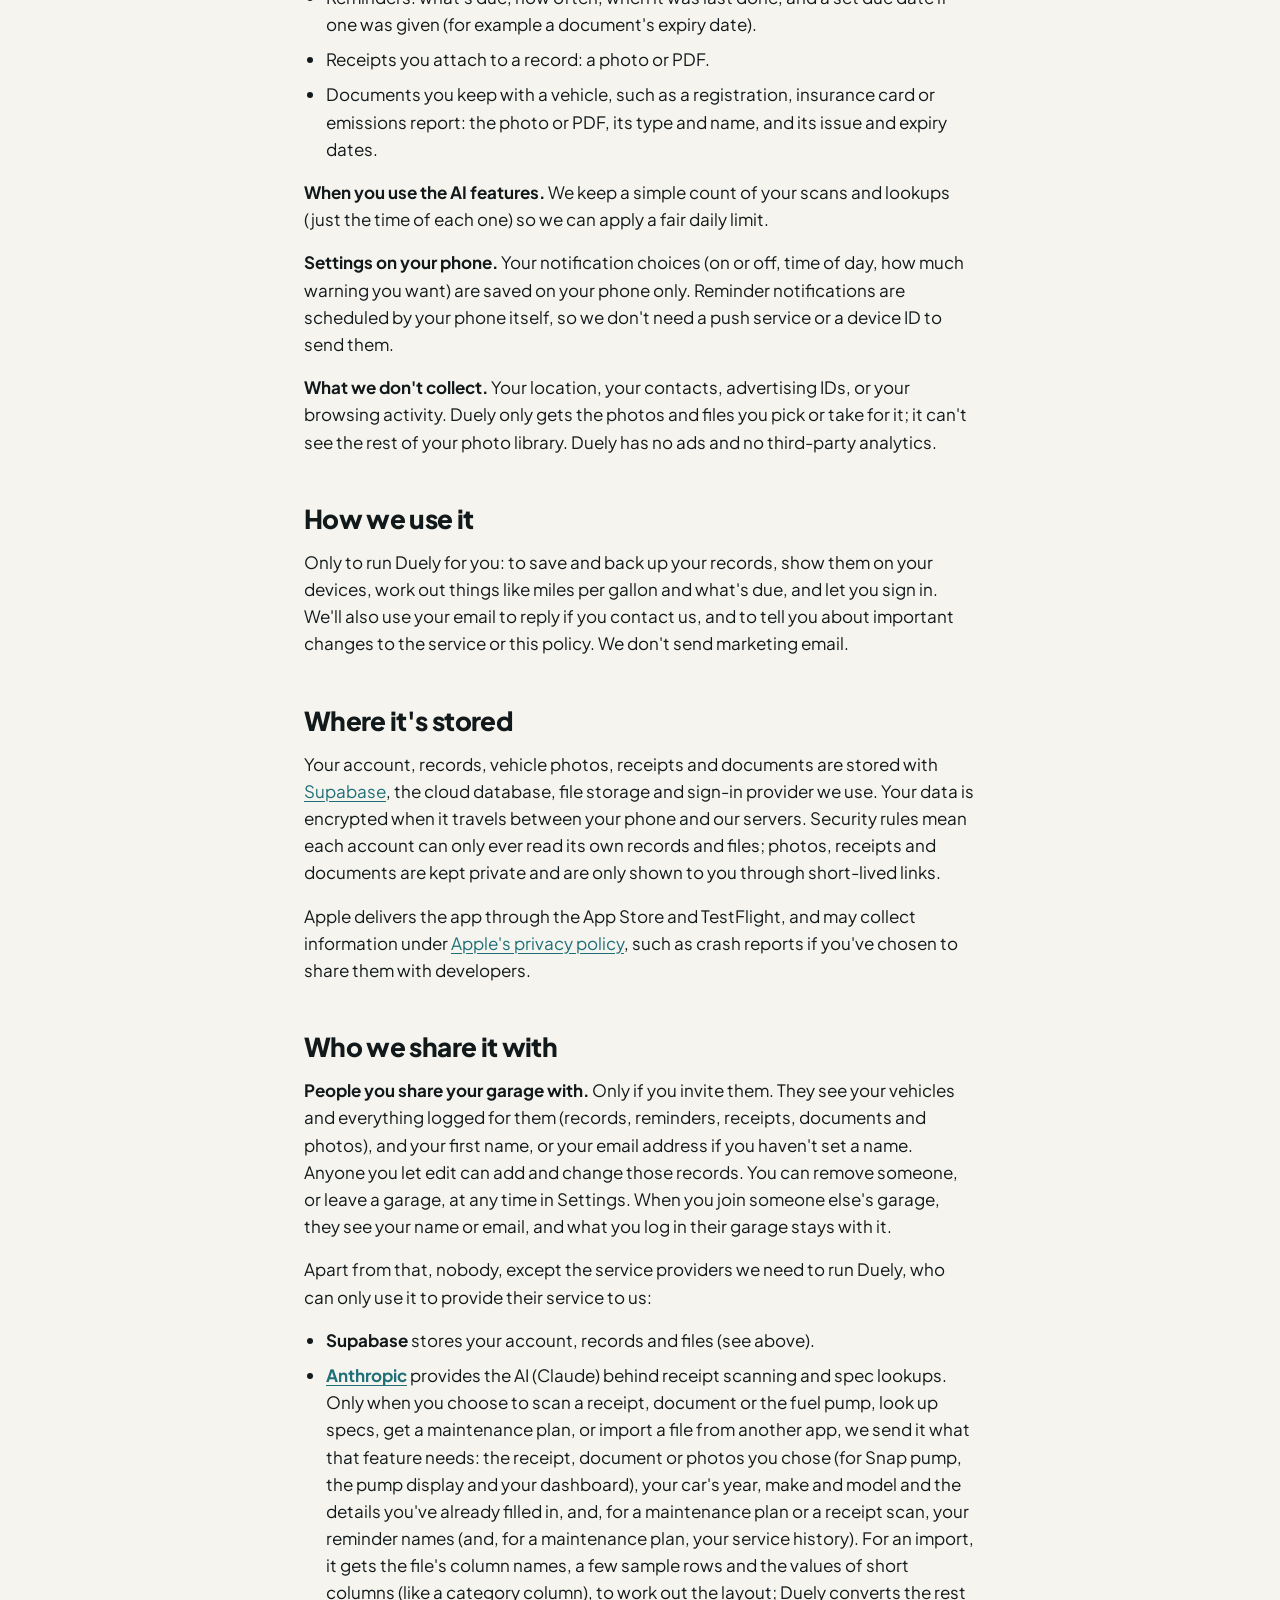
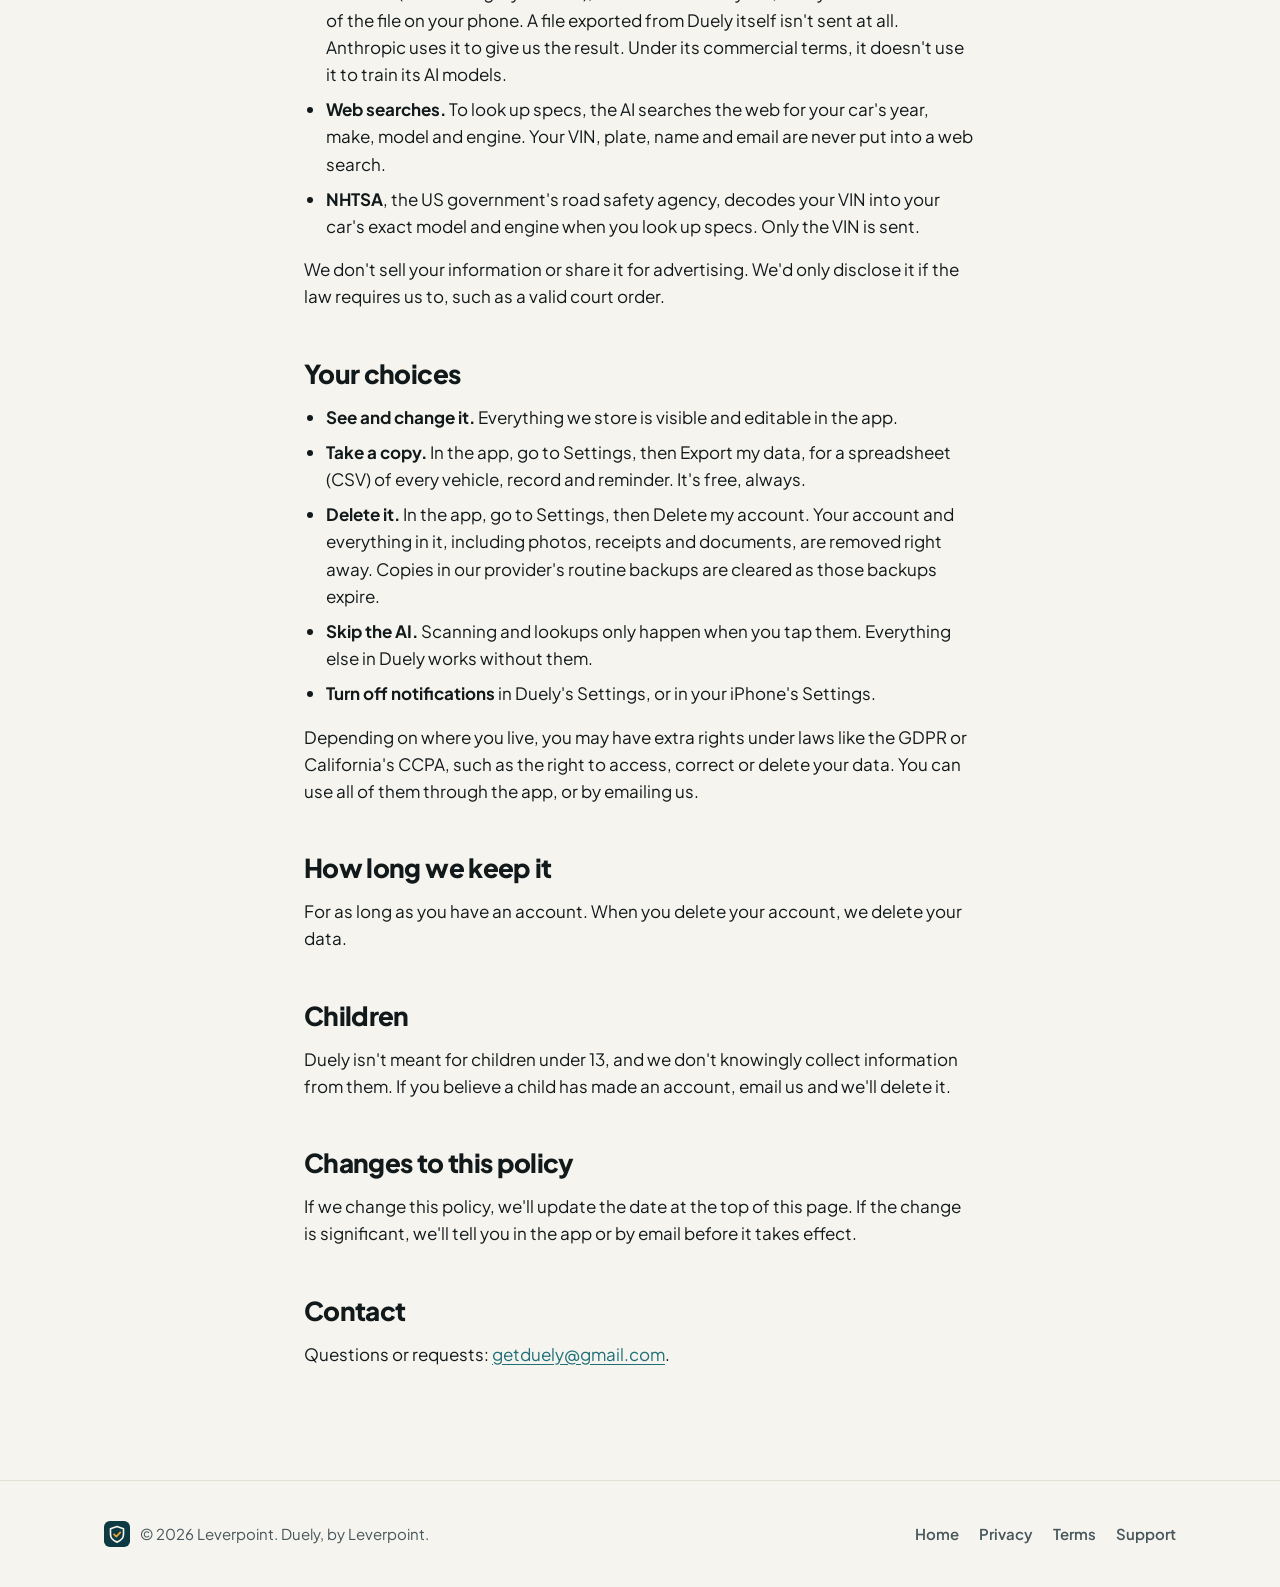
==== commit 8d1f2f69: "Import from other apps: help entry and privacy wording Co-Authored-By: Claude Opus 5.5 <noreply@anth" ====
--- a/privacy.html
+++ b/privacy.html
@@ -41,7 +41,7 @@
     </section>
 
     <div class="prose">
-      <p class="updated">Effective November 18, 2026</p>
+      <p class="updated">Effective November 19, 2026</p>
 
       <div class="summary">
         <h2>The short version</h2>
@@ -49,7 +49,7 @@
           <li>Duely stores what you type in, so it can back it up and show it to you on any device.</li>
           <li>We don't show ads, sell your data, or share it with advertisers or data brokers.</li>
           <li>Duely doesn't use your location and doesn't include third-party analytics or tracking tools.</li>
-          <li>When you choose to scan a receipt, a document or a photo of the fuel pump, or look up your car's specs, that file or photo or your car's description is sent to an AI service to read it. Nothing is scanned unless you ask.</li>
+          <li>When you choose to scan a receipt, a document or a photo of the fuel pump, look up your car's specs, or import a file from another app, that file or photo (for an import, just its column names and a few sample rows) or your car's description is sent to an AI service to read it. Nothing is scanned unless you ask.</li>
           <li>You can export everything, or delete your account and all your data, from inside the app.</li>
         </ul>
       </div>
@@ -86,7 +86,7 @@
       <p>Apart from that, nobody, except the service providers we need to run Duely, who can only use it to provide their service to us:</p>
       <ul>
         <li><strong>Supabase</strong> stores your account, records and files (see above).</li>
-        <li><strong><a href="https://www.anthropic.com/legal/privacy">Anthropic</a></strong> provides the AI (Claude) behind receipt scanning and spec lookups. Only when you choose to scan a receipt, document or the fuel pump, look up specs, or get a maintenance plan, we send it what that feature needs: the receipt, document or photos you chose (for Snap pump, the pump display and your dashboard), your car's year, make and model and the details you've already filled in, and, for a maintenance plan or a receipt scan, your reminder names (and, for a maintenance plan, your service history). Anthropic uses it to give us the result. Under its commercial terms, it doesn't use it to train its AI models.</li>
+        <li><strong><a href="https://www.anthropic.com/legal/privacy">Anthropic</a></strong> provides the AI (Claude) behind receipt scanning and spec lookups. Only when you choose to scan a receipt, document or the fuel pump, look up specs, get a maintenance plan, or import a file from another app, we send it what that feature needs: the receipt, document or photos you chose (for Snap pump, the pump display and your dashboard), your car's year, make and model and the details you've already filled in, and, for a maintenance plan or a receipt scan, your reminder names (and, for a maintenance plan, your service history). For an import, it gets the file's column names, a few sample rows and the values of short columns (like a category column), to work out the layout; Duely converts the rest of the file on your phone. A file exported from Duely itself isn't sent at all. Anthropic uses it to give us the result. Under its commercial terms, it doesn't use it to train its AI models.</li>
         <li><strong>Web searches.</strong> To look up specs, the AI searches the web for your car's year, make, model and engine. Your VIN, plate, name and email are never put into a web search.</li>
         <li><strong>NHTSA</strong>, the US government's road safety agency, decodes your VIN into your car's exact model and engine when you look up specs. Only the VIN is sent.</li>
       </ul>
